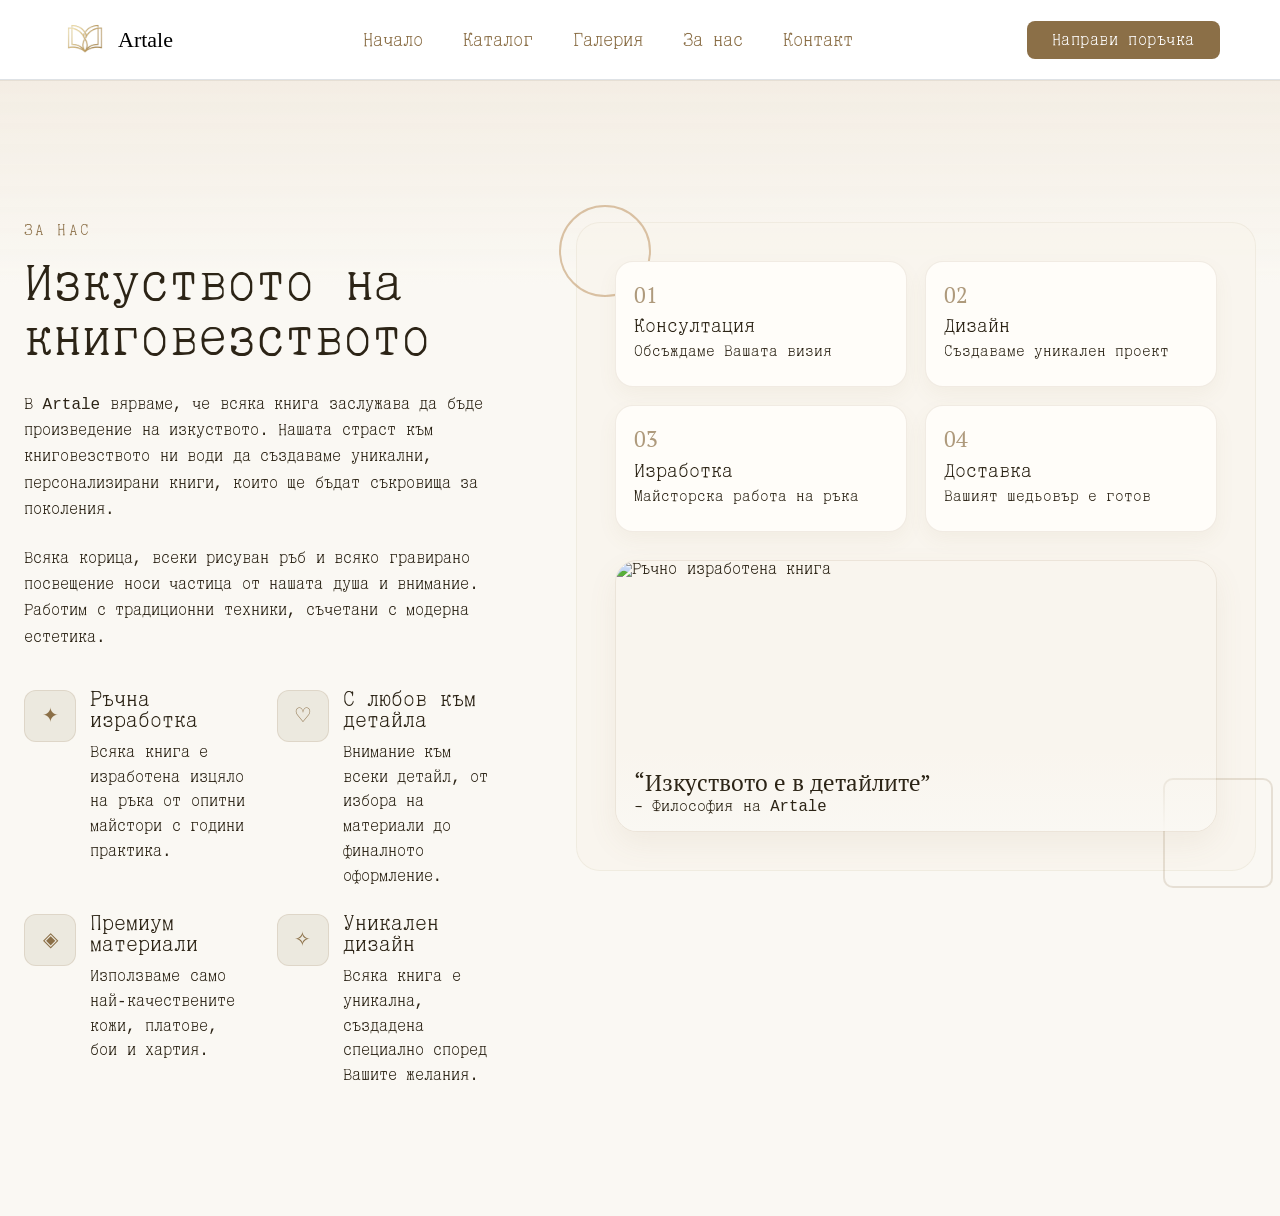
==== src/aboutUs.html @ fdf5a354 "Moved and redesigned content - change purchase section - move about us section to about us page - fi" ====
<!DOCTYPE html>
<html lang="en">

<head>
    <meta charset="UTF-8">
    <meta name="viewport" content="width=device-width, initial-scale=1.0">

    <title>За нас</title>

     <!-- Bootstrap -->
    <link href="https://cdn.jsdelivr.net/npm/bootstrap@5.3.3/dist/css/bootstrap.min.css" rel="stylesheet">

    <link href="../styles/reset.css" rel="stylesheet" />
    <link href="../styles/style.css" rel="stylesheet" />
    <link href="../styles/aboutUs.css" rel="stylesheet" />


</head>

<body>
    <header>
    <nav class="navbar navbar-expand-lg navbar-light bg-white fixed-top border-bottom">
        <div class="container">

        <!-- Лого -->
        <a class="navbar-brand d-flex align-items-center" href="../index.html">
            <img src="./assets/images/Artale.png" alt="logo" width="50" height="50">
            <span class="ms-2" style="font-family: DXDoklad; font-size: 22px;">
            Artale
            </span>
        </a>

        <!-- Бутон за mobile -->
        <button class="navbar-toggler" type="button" data-bs-toggle="collapse" data-bs-target="#navbarNav">
            <span class="navbar-toggler-icon"></span>
        </button>

        <!-- Меню -->
        <div class="collapse navbar-collapse justify-content-center" id="navbarNav">
            <ul class="navbar-nav">

            <li class="nav-item">
                <a class="nav-link" href="../index.html">Начало</a>
            </li>

            <li class="nav-item">
                <a class="nav-link" href="./catalog.html">Каталог</a>
            </li>

            <li class="nav-item">
                <a class="nav-link" href="./commissions.html">Галерия</a>
            </li>

            <li class="nav-item">
                <a class="nav-link" href="aboutUs.html">За нас</a>
            </li>

            <li class="nav-item">
                <a class="nav-link" href="./contacts.html">Контакт</a>
            </li>

            </ul>
        </div>

        <!-- Бутон вдясно -->
        <a href="./commissions.html" class="purchase-btn">
            Направи поръчка
        </a>

        </div>
    </nav>
    </header>

    <main>

        <section class="about-story-section">
            <div class="page-container about-story-layout">

                <div class="about-story-left">
                    <span class="about-kicker">ЗА НАС</span>

                    <h2>Изкуството на книговезството</h2>

                    <p class="about-intro">
                        В Artale вярваме, че всяка книга заслужава да бъде произведение на изкуството.
                        Нашата страст към книговезството ни води да създаваме уникални,
                        персонализирани книги, които ще бъдат съкровища за поколения.
                    </p>

                    <p class="about-text">
                        Всяка корица, всеки рисуван ръб и всяко гравирано посвещение носи частица
                        от нашата душа и внимание. Работим с традиционни техники, съчетани
                        с модерна естетика.
                    </p>

                    <div class="about-features-grid">
                        <div class="about-feature-item">
                            <div class="about-feature-icon">✦</div>
                            <div>
                                <h3>Ръчна изработка</h3>
                                <p>Всяка книга е изработена изцяло на ръка от опитни майстори с години практика.</p>
                            </div>
                        </div>

                        <div class="about-feature-item">
                            <div class="about-feature-icon">♡</div>
                            <div>
                                <h3>С любов към детайла</h3>
                                <p>Внимание към всеки детайл, от избора на материали до финалното оформление.</p>
                            </div>
                        </div>

                        <div class="about-feature-item">
                            <div class="about-feature-icon">◈</div>
                            <div>
                                <h3>Премиум материали</h3>
                                <p>Използваме само най-качествените кожи, платове, бои и хартия.</p>
                            </div>
                        </div>

                        <div class="about-feature-item">
                            <div class="about-feature-icon">✧</div>
                            <div>
                                <h3>Уникален дизайн</h3>
                                <p>Всяка книга е уникална, създадена специално според Вашите желания.</p>
                            </div>
                        </div>
                    </div>
                </div>

                <!-- ДЯСНА ЧАСТ -->
                <div class="about-story-right">
                    <div class="about-right-panel">
                        <div class="about-decor-circle"></div>
                        <div class="about-decor-square"></div>

                        <div class="about-steps-grid">
                            <div class="about-step-card">
                                <span class="about-step-number">01</span>
                                <h4>Консултация</h4>
                                <p>Обсъждаме Вашата визия</p>
                            </div>

                            <div class="about-step-card">
                                <span class="about-step-number">02</span>
                                <h4>Дизайн</h4>
                                <p>Създаваме уникален проект</p>
                            </div>

                            <div class="about-step-card">
                                <span class="about-step-number">03</span>
                                <h4>Изработка</h4>
                                <p>Майсторска работа на ръка</p>
                            </div>

                            <div class="about-step-card">
                                <span class="about-step-number">04</span>
                                <h4>Доставка</h4>
                                <p>Вашият шедьовър е готов</p>
                            </div>
                        </div>

                        <div class="about-image-card">
                            <img src="src/assets/images/Edge-Heropng" alt="Ръчно изработена книга">

                            <div class="about-image-overlay">
                                <p>“Изкуството е в детайлите”</p>
                                <span>– Философия на Artale</span>
                            </div>
                        </div>
                    </div>
                </div>

            </div>
        </section>
    </main>

    <script src="../src/assets/js/script.js"></script>
    <script src="https://cdnjs.cloudflare.com/ajax/libs/jquery/3.2.1/jquery.min.js"></script>
    <script src="https://cdnjs.cloudflare.com/ajax/libs/twitter-bootstrap/4.1.3/js/bootstrap.bundle.min.js"></script>
    <script src="https://cdn.jsdelivr.net/npm/bootstrap@5.3.3/dist/js/bootstrap.bundle.min.js"></script>
</body>

</html>
---- styles/style.css ----
@import url('https://fonts.googleapis.com/css2?family=Fira+Sans:ital,wght@0,300;0,400;0,500;0,600;1,400&family=PT+Serif:ital,wght@0,400;0,700;1,400&family=Special+Elite&display=swap');

@font-face {
    font-family: "DXDoklad";
    src: url("../src/assets/fonts/DXDoklad10M/DXDoklad10M-Regular.woff2") format("woff2"),
         url("../src/assets/fonts/DXDoklad10M/DXDoklad10M-Regular.woff") format("woff");
    font-weight: normal;
    font-style: normal;
}

:root {
    --bg: #faf8f3;
    --bg-soft: #f8f5ed;
    --text: #2c2416;
    --brown: #8b6f47;
    --brown-dark: #8b3a2f;
    --sand: #d4b896;
    --border: rgba(139, 111, 71, 0.25);
    --shadow: rgba(139, 111, 71, 0.18);
}

* {
    box-sizing: border-box;
    cursor: url('/feather.png') 24 24, auto;
}

html {
    scroll-behavior: smooth;
}

body {
    margin: 0;
    padding-top: 80px;
    background: var(--bg);
    color: var(--text);
    font-family: "DXDoklad", monospace;
    font-weight: 400;
}

img {
    max-width: 100%;
    display: block;
}

button,
a {
    font-family: inherit;
}

main {
    padding-top: 0;
}

.page-container {
    width: min(100% - 48px, 1440px);
    margin-inline: auto;
}
/* NAVIGATION */

.navbar {
    min-height: 80px;
    background-color: #ffffff;
    border-bottom: 1px solid rgba(139, 111, 71, 0.16);
}

.brand-name {
    font-family: "DXDoklad", monospace;
    font-size: 22px;
    color: var(--text);
}

.navbar-nav .nav-link {
    position: relative;
    margin: 0 12px;
    color: var(--brown);
    font-size: 18px;
    transition: color 0.25s ease, transform 0.25s ease;
}

.navbar-nav .nav-link:hover {
    color: var(--brown-dark);
    transform: translateY(-3px);
}

.navbar-nav .nav-link::after {
    content: "";
    position: absolute;
    left: 8px;
    right: 8px;
    bottom: 4px;
    height: 1px;
    background-color: var(--brown-dark);
    transform: scaleX(0);
    transform-origin: center;
    transition: transform 0.25s ease;
}

.navbar-nav .nav-link:hover::after {
    transform: scaleX(1);
}



.purchase-btn {
    display: inline-block;
    background-color: var(--brown);
    color: #ffffff;
    padding: 10px 24px;
    border-radius: 8px;
    border: 1px solid rgba(139, 111, 71, 0.3);
    font-size: 16px;
    letter-spacing: 0.5px;
    text-decoration: none;
    white-space: nowrap;
    transition: transform 0.25s ease, box-shadow 0.25s ease, background-color 0.25s ease;
}

.purchase-btn:hover {
    color: #ffffff;
    background-color: #755c39;
    transform: translateY(-3px);
    box-shadow: 0 10px 24px var(--shadow);
}

/* HERO */

.first-block {
    min-height: calc(100vh - 80px);
    display: flex;
    align-items: center;
    background-color: var(--bg);
}

.hero-layout {
    display: grid;
    grid-template-columns: minmax(0, 0.9fr) minmax(320px, 520px);
    align-items: center;
    gap: clamp(40px, 7vw, 110px);
}

.hero-text {
    max-width: 560px;
    text-align: left;
}

.first-block h1 {
    max-width: 560px;
    margin: 0;
    color: var(--text);
    font-family: "DXDoklad", monospace;
    font-weight: 400;
    font-size: clamp(2.2rem, 3.8vw, 4.1rem);
    line-height: 1.18;
    letter-spacing: 0.2px;
    text-align: left;
}

.first-block p {
    max-width: 500px;
    margin-top: 28px;
    margin-bottom: 0;
    color: var(--text);
    font-family: "DXDoklad", monospace;
    font-weight: 300;
    font-size: clamp(1rem, 1.05vw, 1.18rem);
    line-height: 1.55;

    text-align: justify;
    text-align-last: left;
}

.hero-buttons {
    display: flex;
    gap: 16px;
    flex-wrap: wrap;
    margin-top: 28px;
    justify-content: flex-start;
}

.first-block .page-container {
    width: min(100% - 120px, 1440px);
}

/* BUTTONS */

button {
    background-color: var(--bg-soft);
    border: 2px solid rgba(139, 111, 71, 0.45);
    border-radius: 8px;
    color: var(--brown);
    text-align: center;
    padding: 14px 32px;
    margin-top: 0;
    font-weight: 400;
    font-size: clamp(1rem, 1.2vw, 1.15rem);
    transition:
        transform 0.25s ease,
        box-shadow 0.25s ease,
        background-color 0.25s ease,
        color 0.25s ease;
}

button:hover {
    transform: translateY(-4px);
    box-shadow: 0 10px 24px rgba(139, 111, 71, 0.22);
}

button:active {
    transform: translateY(-1px);
    box-shadow: 0 4px 10px rgba(139, 111, 71, 0.12);
}

.unique-button {
    background-color: var(--brown);
    color: var(--bg-soft);
    border-color: var(--brown);
}

/* BOOK */

.book-illustration {
    position: relative;
    min-height: 500px;
    display: flex;
    align-items: center;
    justify-content: center;
}

.book {
    position: relative;
    display: flex;
    animation: gentle-float 4s ease-in-out infinite;
    z-index: 2;
}

.book-shadow {
    position: absolute;
    bottom: 105px;
    left: 50%;
    width: 75%;
    height: 24px;
    transform: translateX(-50%);
    background: rgba(44, 36, 22, 0.18);
    border-radius: 50%;
    filter: blur(12px);
}

.book-cover {
    position: relative;
    width: clamp(120px, 12vw, 170px);
    height: clamp(190px, 19vw, 250px);
    background: linear-gradient(135deg, #8b6f47, #755c39);
    border-radius: 10px 2px 2px 10px;
    box-shadow: 0 18px 35px rgba(44, 36, 22, 0.25);
    overflow: hidden;
}

.book-cover::before {
    content: "";
    position: absolute;
    inset: 0;
    opacity: 0.18;
    background-image:
        radial-gradient(circle at 20% 20%, #fff 0 1px, transparent 1px),
        radial-gradient(circle at 80% 60%, #fff 0 1px, transparent 1px);
    background-size: 22px 22px;
}

.cover-border {
    position: absolute;
    inset: 16px;
    border: 1px solid rgba(248, 245, 237, 0.25);
    border-radius: 6px;
}

.cover-inner-border {
    position: absolute;
    inset: 28px;
    border: 1px solid rgba(248, 245, 237, 0.14);
    border-radius: 4px;
}

.cover-decoration {
    position: absolute;
    inset: 0;
    display: flex;
    flex-direction: column;
    align-items: center;
    justify-content: center;
    color: rgba(248, 245, 237, 0.55);
}

.cover-initial {
    width: 66px;
    height: 66px;
    border: 1px solid rgba(248, 245, 237, 0.22);
    border-radius: 50%;
    display: grid;
    place-items: center;
    font-family: "PT Serif", serif;
    font-size: 42px;
    font-style: italic;
}

.ornament {
    font-size: 22px;
    margin-bottom: 14px;
}

.ornament.bottom {
    margin-top: 14px;
    margin-bottom: 0;
}

.book-spine {
    position: relative;
    width: 16px;
    height: clamp(190px, 19vw, 250px);
    background: linear-gradient(90deg, #6f5433, #8b6f47, #6f5433);
    box-shadow: inset 0 0 12px rgba(0, 0, 0, 0.25);
}

.book-spine span {
    position: absolute;
    left: 0;
    right: 0;
    height: 1px;
    background: rgba(248, 245, 237, 0.18);
}

.book-spine span:nth-child(1) {
    top: 32px;
}

.book-spine span:nth-child(2) {
    top: 52px;
}

.book-spine span:nth-child(3) {
    bottom: 34px;
}

.book-pages {
    position: relative;
    width: clamp(120px, 12vw, 170px);
    height: clamp(190px, 19vw, 250px);
    background: #fdf9f3;
    border-radius: 2px 10px 10px 2px;
    box-shadow: 0 18px 35px rgba(44, 36, 22, 0.22);
    overflow: hidden;
}

.book-pages::before {
    content: "";
    position: absolute;
    inset: 0;
    opacity: 0.2;
    background-image:
        linear-gradient(90deg, rgba(44, 36, 22, 0.04) 1px, transparent 1px),
        linear-gradient(rgba(44, 36, 22, 0.04) 1px, transparent 1px);
    background-size: 18px 18px;
}

.painted-edge {
    position: absolute;
    z-index: 3;
    overflow: hidden;
}

.painted-edge.top {
    top: 0;
    left: 0;
    right: 0;
    height: 8px;
    background: linear-gradient(90deg, #8b6f47, #d4b896, #8b3a2f);
}

.painted-edge.right {
    top: 0;
    right: 0;
    bottom: 0;
    width: 8px;
    background: linear-gradient(180deg, #8b6f47, #d4b896, #8b3a2f);
}

.painted-edge.bottom {
    bottom: 0;
    left: 0;
    right: 0;
    height: 8px;
    background: linear-gradient(90deg, #d4b896, #8b6f47, #d4b896);
}

.page-content {
    position: absolute;
    inset: 28px 26px;
    z-index: 2;
}

.page-ornament {
    width: 70px;
    height: 12px;
    margin: 0 auto 24px;
    border-top: 1px solid rgba(139, 111, 71, 0.35);
    border-radius: 50%;
}

.text-line {
    height: 6px;
    margin-bottom: 10px;
    background: rgba(44, 36, 22, 0.12);
    border-radius: 999px;
}

.text-line.long {
    width: 100%;
}

.text-line.medium {
    width: 82%;
}

.text-line.short {
    width: 65%;
}

.engraving {
    margin-top: 28px;
    text-align: center;
}

.engraving span {
    display: block;
    font-family: "PT Serif", serif;
    font-size: clamp(2rem, 3vw, 3.2rem);
    font-style: italic;
    color: rgba(139, 111, 71, 0.85);
}

.engraving small {
    display: block;
    margin-top: 4px;
    font-family: "Fira Sans", sans-serif;
    font-size: 0.7rem;
    letter-spacing: 0.12em;
    text-transform: uppercase;
    color: rgba(44, 36, 22, 0.35);
}

.book-labels {
    position: absolute;
    bottom: 32px;
    left: 0;
    right: 0;
    display: flex;
    justify-content: center;
    gap: 10px;
    flex-wrap: wrap;
}

.book-labels span {
    padding: 7px 12px;
    background: rgba(248, 245, 237, 0.8);
    border: 1px solid rgba(139, 111, 71, 0.25);
    border-radius: 999px;
    color: #8b6f47;
    font-size: 0.85rem;
    box-shadow: 0 8px 18px rgba(139, 111, 71, 0.12);
}

.floating-dot {
    position: absolute;
    border-radius: 50%;
    background: rgba(139, 111, 71, 0.45);
    z-index: 1;
}

.dot-1 {
    top: 18%;
    left: 8%;
    width: 9px;
    height: 9px;
    animation: float-slow 8s ease-in-out infinite;
}

.dot-2 {
    top: 28%;
    right: 14%;
    width: 7px;
    height: 7px;
    background: rgba(212, 184, 150, 0.9);
    animation: float-medium 6s ease-in-out infinite;
}

.dot-3 {
    bottom: 34%;
    left: 10%;
    width: 11px;
    height: 11px;
    background: rgba(139, 58, 47, 0.35);
    animation: float-fast 4s ease-in-out infinite;
}

/* COMMISSION REDIRECT SECTION */

.next-section {
    padding: clamp(90px, 12vw, 180px) 24px;
    background-color: var(--sand);
    text-align: center;
}

.next-section h1 {
    max-width: 900px;
    margin: 0 auto;
    padding: 0;
    color: var(--text);
    font-family: "DXDoklad", monospace;
    font-size: clamp(2rem, 4vw, 4rem);
    font-weight: 400;
    line-height: 1.1;
}

.next-section p {
    max-width: 680px;
    margin: 28px auto 0;
    color: var(--text);
    font-family: "Fira Sans", sans-serif;
    font-size: clamp(0.95rem, 1.2vw, 1.1rem);
    line-height: 1.6;
}

.next-section button {
    margin-top: 36px;
}

/* CRAFT SECTION */

.craft-section {
    text-align: center;
    padding: clamp(80px, 10vw, 130px) 0;
    background-color: var(--bg);
}

.craft-section h2 {
    margin-bottom: clamp(40px, 5vw, 60px);
    font-family: "DXDoklad", monospace;
    font-size: clamp(2.2rem, 4vw, 4rem);
    color: var(--brown);
}

.craft-container {
    display: grid;
    grid-template-columns: repeat(3, minmax(0, 1fr));
    gap: 32px;
}

.craft-card {
    background-color: var(--bg-soft);
    border: 1px solid rgba(139, 111, 71, 0.3);
    border-radius: 20px;
    padding: 40px 30px;
    text-align: center;
    transition: transform 0.3s ease, box-shadow 0.3s ease;
}

.craft-card:hover {
    transform: translateY(-10px);
    box-shadow: 0 18px 36px rgba(139, 111, 71, 0.16);
}

.icon-circle {
    width: 76px;
    height: 76px;
    background-color: #e8dfd0;
    border-radius: 50%;
    display: flex;
    align-items: center;
    justify-content: center;
    margin: 0 auto 22px;
}

.icon-circle img {
    width: 40px;
    height: 40px;
    object-fit: contain;
}

.craft-card h3 {
    margin-bottom: 15px;
    font-size: 24px;
    color: var(--brown);
}

.craft-card p {
    margin: 0;
    font-family: "Fira Sans", sans-serif;
    font-size: 16px;
    color: #4b4c4d;
    line-height: 1.6;
}

/* FOOTER */

.footer-basic {
    padding: 44px 0;
    background-color: #ffffff;
    color: #4b4c4d;
}

.footer-basic ul {
    padding: 0;
    list-style: none;
    text-align: center;
    font-size: 18px;
    line-height: 1.6;
    margin-bottom: 0;
}

.footer-basic li {
    padding: 0 10px;
}

.footer-basic ul a {
    color: inherit;
    text-decoration: none;
    opacity: 0.8;
}

.footer-basic ul a:hover {
    opacity: 1;
}

.footer-basic .social {
    text-align: center;
    padding-bottom: 25px;
}

.footer-basic .social > a {
    font-size: 0;
    width: 40px;
    height: 40px;
    line-height: 40px;
    display: inline-block;
    text-align: center;
    border-radius: 50%;
    border: 1px solid #ccc;
    margin: 0 8px;
    color: inherit;
    opacity: 0.75;
    transition: opacity 0.25s ease, transform 0.25s ease;
}

.footer-basic .social > a:hover {
    opacity: 0.9;
    transform: translateY(-3px);
}

.footer-basic .copyright {
    margin-top: 15px;
    margin-bottom: 0;
    text-align: center;
    font-family: "Fira Sans", sans-serif;
    font-size: 13px;
    color: #aaa;
}

/* ANIMATIONS */

@keyframes gentle-float {
    0%, 100% {
        transform: translateY(0) scale(1);
    }

    50% {
        transform: translateY(-6px) scale(1.02);
    }
}

@keyframes float-slow {
    0%, 100% {
        transform: translateY(0) rotate(0deg);
    }

    50% {
        transform: translateY(-16px) rotate(4deg);
    }
}

@keyframes float-medium {
    0%, 100% {
        transform: translateY(0) rotate(0deg);
    }

    50% {
        transform: translateY(-11px) rotate(-4deg);
    }
}

@keyframes float-fast {
    0%, 100% {
        transform: translateY(0) rotate(0deg);
    }

    50% {
        transform: translateY(-9px) rotate(3deg);
    }
}

/* NEW SECTION STORY */
.about-story-section {
  position: relative;
    padding: clamp(100px, 11vw, 150px) 0 clamp(80px, 10vw, 130px);
    background: linear-gradient(
        180deg,
        rgba(212, 184, 150, 0.16) 0%,
        var(--bg) 18%,
        var(--bg) 100%
    );
    border-top: 1px solid rgba(139, 111, 71, 0.18);
}

.about-story-layout {
    display: grid;
    grid-template-columns: minmax(0, 1fr) minmax(420px, 680px);
    gap: clamp(40px, 6vw, 90px);
    align-items: start;
}

.about-story-left {
    max-width: 640px;
}

.about-kicker {
    display: inline-block;
    margin-bottom: 18px;
    font-size: 0.95rem;
    letter-spacing: 0.14em;
    color: var(--brown);
}

.about-story-left h2 {
    margin: 0 0 24px 0;
    font-family: "DXDoklad", monospace;
    font-size: clamp(2.2rem, 4vw, 4.4rem);
    line-height: 1.08;
    font-weight: 400;
    color: var(--text);
}

.about-intro,
.about-text {
    margin: 0;
    max-width: 590px;
    font-size: clamp(1rem, 1.05vw, 1.18rem);
    line-height: 1.65;
    color: var(--text);
}

.about-intro {
    margin-bottom: 22px;
}

.about-features-grid {
    display: grid;
    grid-template-columns: repeat(2, minmax(0, 1fr));
    gap: 26px 30px;
    margin-top: 40px;
}

.about-feature-item {
    display: grid;
    grid-template-columns: 52px 1fr;
    gap: 14px;
    align-items: start;
}

.about-feature-icon {
    width: 52px;
    height: 52px;
    border-radius: 12px;
    background: #ece9df;
    border: 1px solid rgba(139, 111, 71, 0.15);
    display: flex;
    align-items: center;
    justify-content: center;
    color: var(--brown);
    font-size: 1.25rem;
    line-height: 1;
    flex-shrink: 0;
}

.about-feature-item h3 {
    margin: 0 0 8px 0;
    font-size: 1.3rem;
    font-family: "DXDoklad", monospace;
    font-weight: 400;
    color: var(--text);
}

.about-feature-item p {
    margin: 0;
    font-size: 1rem;
    line-height: 1.55;
    color: var(--text);
}

/* RIGHT SIDE */

.about-story-right {
    position: relative;
}

.about-right-panel {
    position: relative;
    background: rgba(248, 245, 237, 0.75);
    border-radius: 24px;
    padding: 38px;
    border: 1px solid rgba(139, 111, 71, 0.08);
    min-height: 100%;
}

.about-decor-circle {
    position: absolute;
    top: -18px;
    left: -18px;
    width: 92px;
    height: 92px;
    border-radius: 50%;
    border: 2px solid rgba(212, 184, 150, 0.85);
    z-index: 0;
}

.about-decor-square {
    position: absolute;
    right: -18px;
    bottom: -18px;
    width: 110px;
    height: 110px;
    border-radius: 10px;
    border: 2px solid rgba(139, 111, 71, 0.18);
    z-index: 0;
}

.about-steps-grid {
    position: relative;
    z-index: 1;
    display: grid;
    grid-template-columns: repeat(2, minmax(0, 1fr));
    gap: 18px;
    margin-bottom: 28px;
}

.about-step-card {
    background: #fffdf9;
    border: 1px solid rgba(139, 111, 71, 0.12);
    border-radius: 18px;
    padding: 22px 18px;
    box-shadow: 0 8px 20px rgba(139, 111, 71, 0.06);
}

.about-step-number {
    display: inline-block;
    margin-bottom: 10px;
    font-family: "PT Serif", serif;
    font-size: 1.4rem;
    color: rgba(139, 111, 71, 0.7);
}

.about-step-card h4 {
    margin: 0 0 6px 0;
    font-family: "DXDoklad", monospace;
    font-weight: 400;
    font-size: 1.2rem;
    color: var(--text);
}

.about-step-card p {
    margin: 0;
    font-size: 0.95rem;
    line-height: 1.5;
    color: var(--text);
}

.about-image-card {
    position: relative;
    z-index: 1;
    overflow: hidden;
    border-radius: 22px;
    min-height: 270px;
    border: 1px solid rgba(139, 111, 71, 0.12);
    box-shadow: 0 12px 30px rgba(139, 111, 71, 0.08);
}

.about-image-card img {
    width: 100%;
    height: 100%;
    min-height: 270px;
    object-fit: cover;
    display: block;
}

.about-image-overlay {
    position: absolute;
    left: 0;
    right: 0;
    bottom: 0;
    padding: 22px 18px 16px;
    background: linear-gradient(to top, rgba(250, 248, 243, 0.96), rgba(250, 248, 243, 0));
}

.about-image-overlay p {
    margin: 0 0 4px 0;
    font-family: "PT Serif", serif;
    font-size: 1.45rem;
    color: var(--text);
}

.about-image-overlay span {
    font-size: 0.98rem;
    color: var(--text);
}

.order-section {
    position: relative;
    overflow: hidden;
    padding: 110px 24px;
    margin: 0;
    background: linear-gradient(135deg, #8b6f47 0%, #755c39 100%);
    text-align: center;
}

.order-section::before {
    content: "";
    position: absolute;
    inset: 0;
    opacity: 0.18;
    background-image:
        radial-gradient(circle, rgba(248, 245, 237, 0.32) 2px, transparent 2px),
        radial-gradient(circle, rgba(248, 245, 237, 0.18) 1px, transparent 1px);
    background-size: 38px 38px, 18px 18px;
    background-position: 0 0, 10px 10px;
    pointer-events: none;
}

.order-content {
    position: relative;
    z-index: 1;
    max-width: 850px;
    margin: 0 auto;
}

.order-content h2 {
    margin: 0;
    font-family: "PT Serif", serif;
    font-size: clamp(2.3rem, 4vw, 4.2rem);
    font-weight: 400;
    line-height: 1.15;
    color: #f8f5ed;
}

.order-content p {
    max-width: 700px;
    margin: 24px auto 0;
    font-family: "Fira Sans", sans-serif;
    font-size: clamp(1rem, 1.2vw, 1.2rem);
    line-height: 1.7;
    color: rgba(248, 245, 237, 0.92);
}

.order-btn {
    display: inline-flex;
    align-items: center;
    gap: 10px;
    margin-top: 34px;
    padding: 14px 28px;
    background: #f8f5ed;
    color: #755c39;
    text-decoration: none;
    border-radius: 12px;
    border: 1px solid rgba(255, 255, 255, 0.25);
    font-family: "DXDoklad", monospace;
    font-size: 1.05rem;
    transition: transform 0.25s ease, box-shadow 0.25s ease, background-color 0.25s ease;
}

.order-btn:hover {
    transform: translateY(-3px);
    box-shadow: 0 12px 24px rgba(44, 36, 22, 0.18);
    background: #fffdf9;
    color: #5f472c;
}

.order-btn span {
    font-size: 1.2rem;
    line-height: 1;
}

.navbar .container {
    width: min(100% - 120px, 1440px);
    max-width: none;
    padding-left: 0;
    padding-right: 0;
}

@media (max-width: 992px) {
    .navbar .container {
        width: min(100% - 48px, 1180px);
    }
}

@media (max-width: 480px) {
    .navbar .container {
        width: min(100% - 24px, 1180px);
    }
}

@media (max-width: 768px) {
    .about-story-section {
        padding: 80px 0;
    }

    .about-story-left h2 {
        font-size: clamp(2rem, 8vw, 3.2rem);
    }

    .about-features-grid {
        grid-template-columns: 1fr;
    }

    .about-steps-grid {
        grid-template-columns: 1fr;
    }

    .about-right-panel {
        padding: 24px;
    }

    .about-decor-circle,
    .about-decor-square {
        display: none;
    }
}

@media (max-width: 480px) {
    .about-feature-item {
        grid-template-columns: 46px 1fr;
    }

    .about-feature-icon {
        width: 46px;
        height: 46px;
        font-size: 1rem;
    }

    .about-image-overlay p {
        font-size: 1.15rem;
    }
}

/* RESPONSIVE */

@media (max-width: 992px) {
    body {
        padding-top: 76px;
    }

    .navbar {
        min-height: 76px;
    }

    .navbar-collapse {
        text-align: center;
        padding-block: 16px;
    }

    .navbar-nav .nav-link {
        margin: 6px 0;
    }

    .purchase-btn {
        display: block;
        width: fit-content;
        margin: 12px auto 0;
    }

    .hero-layout {
        grid-template-columns: 1fr;
        text-align: center;
        gap: 32px;
    }

    .hero-text {
        max-width: 680px;
        margin-inline: auto;
    }

    .first-block h1,
    .first-block p {
        margin-inline: auto;
    }

    .hero-buttons {
        justify-content: center;
    }

    .book-illustration {
        min-height: 420px;
    }

    .craft-container {
        grid-template-columns: repeat(2, minmax(0, 1fr));
    }
}

@media (max-width: 768px) {
    .first-block {
        min-height: auto;
        padding-block: 90px;
        text-align: center;
    }

    .hero-text {
        max-width: 100%;
    }

    .first-block h1 {
        max-width: 100%;
        font-size: clamp(2rem, 9vw, 3.2rem);
        line-height: 1.16;
    }

    .first-block p {
        max-width: 100%;
        font-size: 1rem;
        line-height: 1.5;
    }

    .hero-buttons {
        margin-top: 24px;
        justify-content: center;
    }

    .craft-container {
        grid-template-columns: 1fr;
        gap: 24px;
    }

    .craft-card {
        max-width: 460px;
        margin-inline: auto;
    }
}

@media (max-width: 576px) {
    .book-illustration {
        min-height: 360px;
        transform: scale(0.9);
    }

    .book-labels {
        bottom: 12px;
    }

    .book-labels span {
        font-size: 0.75rem;
        padding: 6px 10px;
    }
}

@media (max-width: 480px) {
    .page-container {
        width: min(100% - 24px, 1180px);
    }

    .brand-name {
        font-size: 20px;
    }

    .hero-buttons {
        flex-direction: column;
    }

    .hero-buttons button {
        width: 100%;
    }

    .first-block {
        padding-block: 70px;
    }

    .next-section {
        padding-block: 80px;
    }

    .footer-basic li {
        display: block;
        padding: 4px 0;
    }
}

@media (max-width: 992px) {
    .first-block .page-container {
        width: min(100% - 48px, 1180px);
    }
}

@media (max-width: 480px) {
    .first-block .page-container {
        width: min(100% - 24px, 1180px);
    }
}
---- styles/aboutUs.css ----
h1 {
    margin-top:  100px;
    justify-content: center;
    display: flex;
    text-align: center;
    /* padding-top: 50px;
    padding-right: 30px;
    padding-bottom: 50px;
    padding-left: 80px;  */
    color: rgba(139, 111, 71, 0.784)   ;
}

.avatar-img {
    justify-content: center;
    display: flex;
    text-align: center;
    margin: auto;
    transition: transform 0.3s ease;
}

.аvatar-img:hover {
      transform: scale(1.15);
}

.fade {
  opacity: 0;
  transform: translateY(20px);
  transition: 0.5s;
}

.fade.show {
  opacity: 1;
  transform: translateY(0);
}
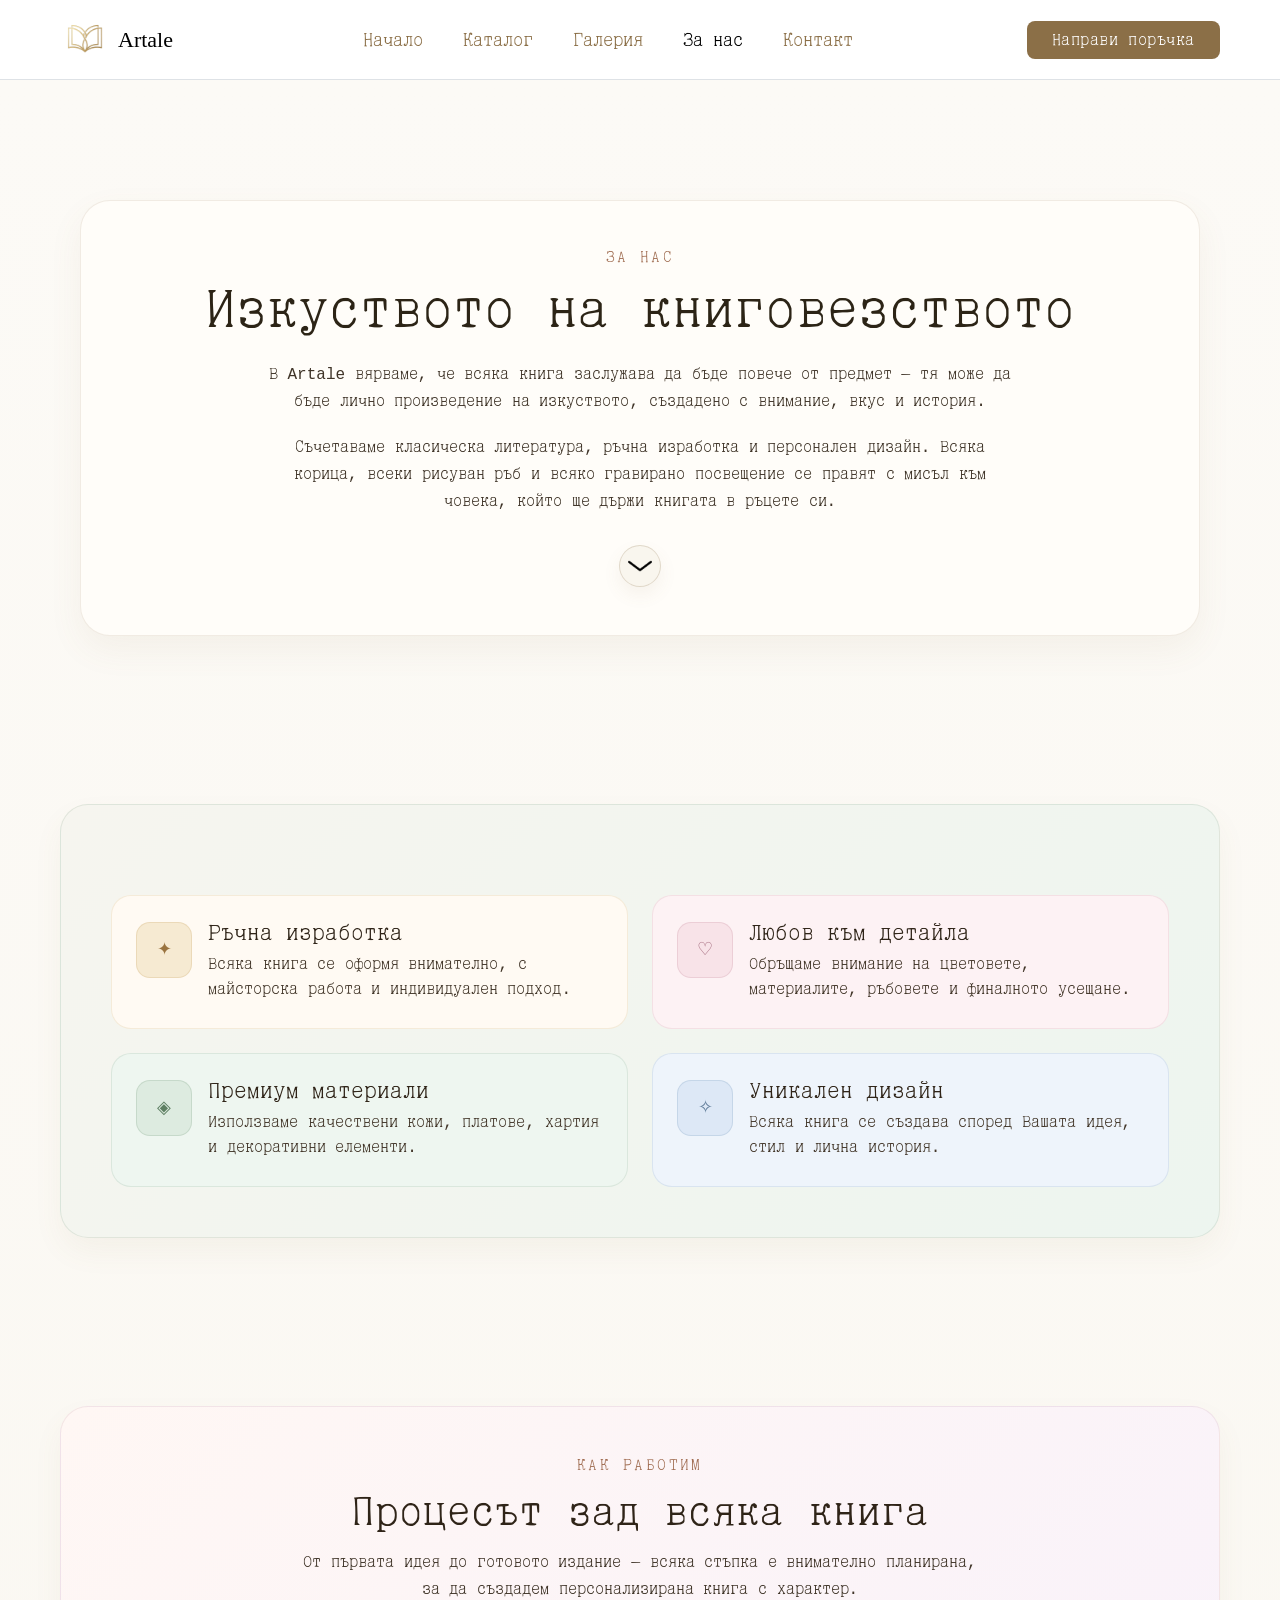
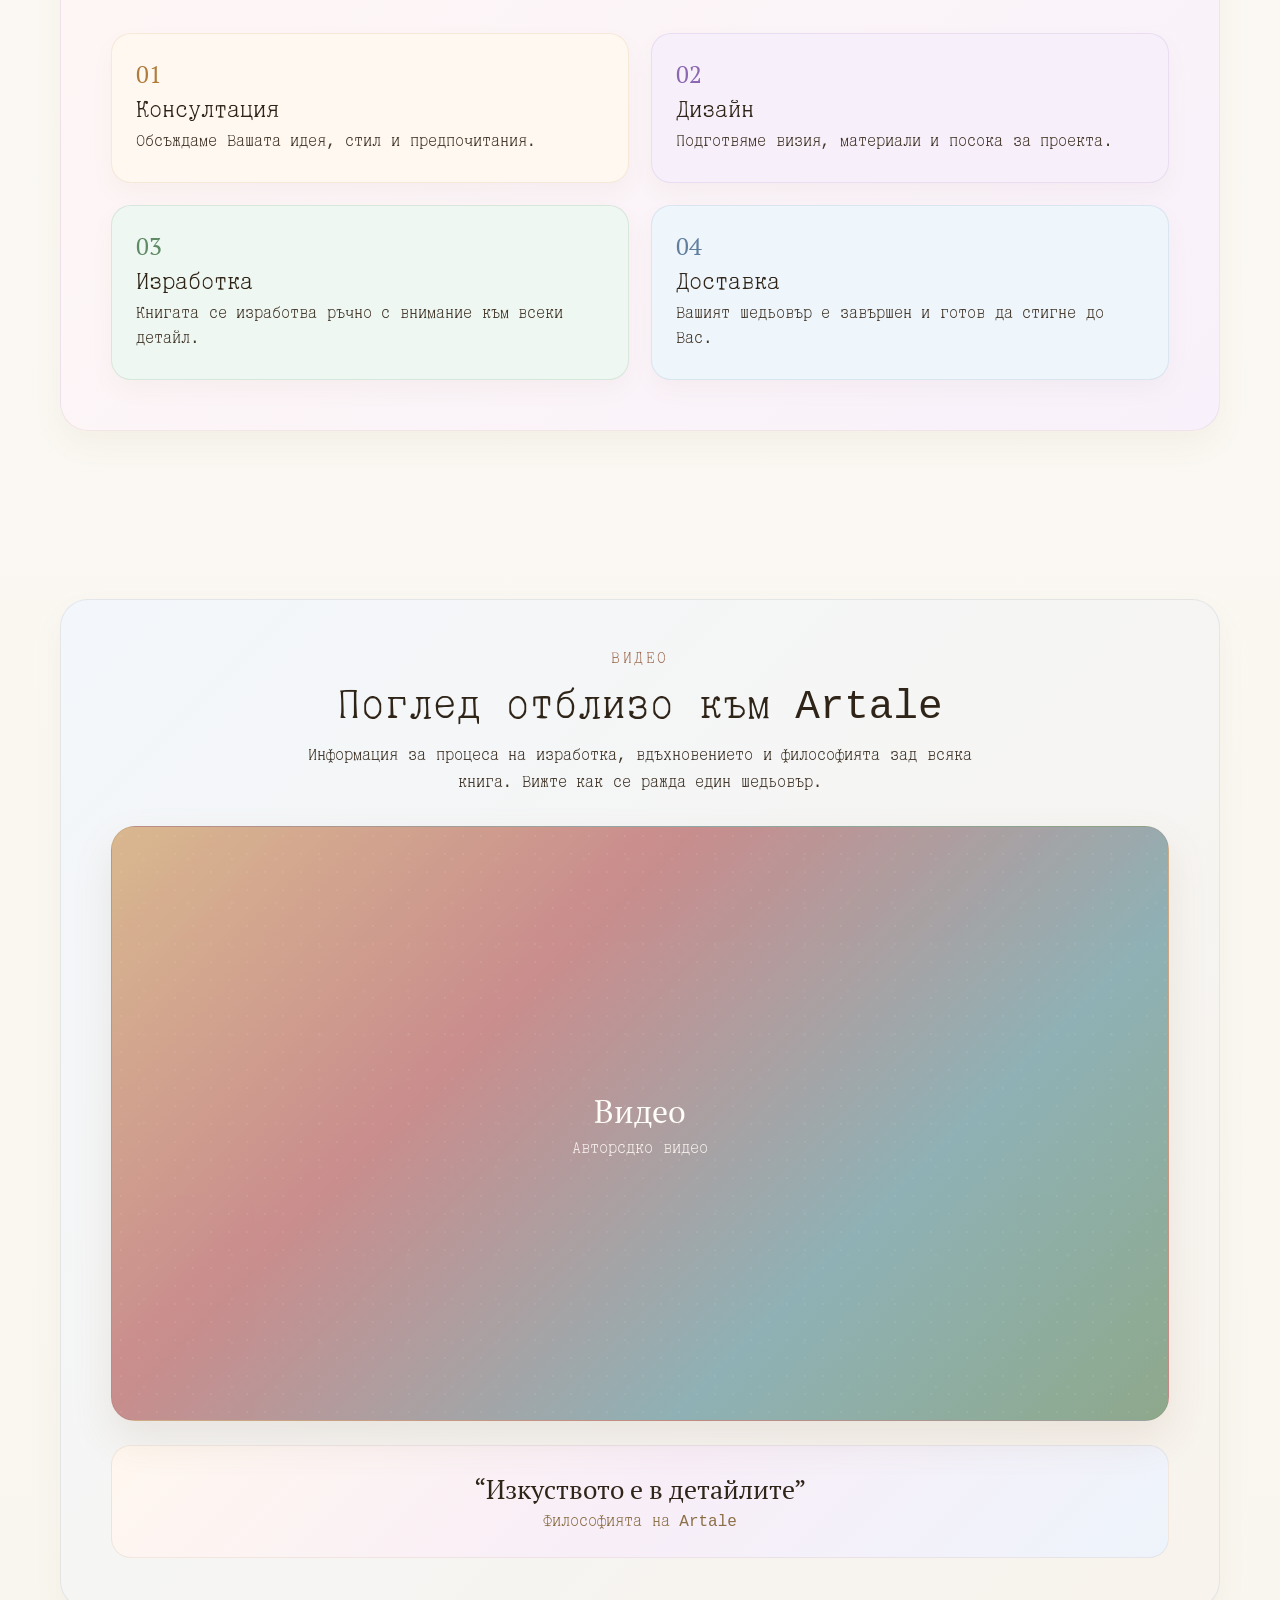
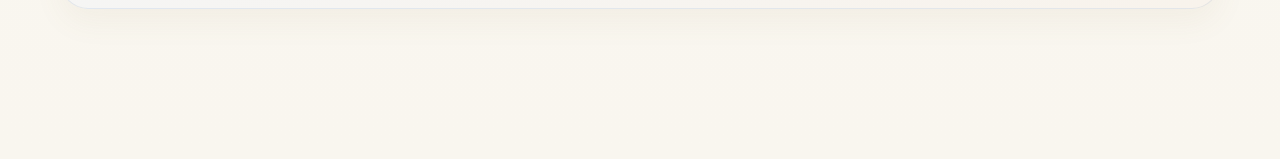
==== commit f9e72e9a: "[Design] New style to the pages - new sections in contacts and about us pages - adapted script.js to" ====
--- a/src/aboutUs.html
+++ b/src/aboutUs.html
@@ -1,183 +1,218 @@
 <!DOCTYPE html>
-<html lang="en">
+<html lang="bg">
 
 <head>
     <meta charset="UTF-8">
     <meta name="viewport" content="width=device-width, initial-scale=1.0">
-
-    <title>За нас</title>
-
-     <!-- Bootstrap -->
+    <title>За нас | Artale</title>
+
+    <!-- Bootstrap -->
     <link href="https://cdn.jsdelivr.net/npm/bootstrap@5.3.3/dist/css/bootstrap.min.css" rel="stylesheet">
 
-    <link href="../styles/reset.css" rel="stylesheet" />
-    <link href="../styles/style.css" rel="stylesheet" />
-    <link href="../styles/aboutUs.css" rel="stylesheet" />
-
-
+    <!-- Styles -->
+    <link href="../styles/reset.css" rel="stylesheet">
+    <link href="../styles/style.css" rel="stylesheet">
+    <link href="../styles/aboutUs.css" rel="stylesheet">
 </head>
 
 <body>
     <header>
-    <nav class="navbar navbar-expand-lg navbar-light bg-white fixed-top border-bottom">
-        <div class="container">
-
-        <!-- Лого -->
-        <a class="navbar-brand d-flex align-items-center" href="../index.html">
-            <img src="./assets/images/Artale.png" alt="logo" width="50" height="50">
-            <span class="ms-2" style="font-family: DXDoklad; font-size: 22px;">
-            Artale
-            </span>
-        </a>
-
-        <!-- Бутон за mobile -->
-        <button class="navbar-toggler" type="button" data-bs-toggle="collapse" data-bs-target="#navbarNav">
-            <span class="navbar-toggler-icon"></span>
-        </button>
-
-        <!-- Меню -->
-        <div class="collapse navbar-collapse justify-content-center" id="navbarNav">
-            <ul class="navbar-nav">
-
-            <li class="nav-item">
-                <a class="nav-link" href="../index.html">Начало</a>
-            </li>
-
-            <li class="nav-item">
-                <a class="nav-link" href="./catalog.html">Каталог</a>
-            </li>
-
-            <li class="nav-item">
-                <a class="nav-link" href="./commissions.html">Галерия</a>
-            </li>
-
-            <li class="nav-item">
-                <a class="nav-link" href="aboutUs.html">За нас</a>
-            </li>
-
-            <li class="nav-item">
-                <a class="nav-link" href="./contacts.html">Контакт</a>
-            </li>
-
-            </ul>
-        </div>
-
-        <!-- Бутон вдясно -->
-        <a href="./commissions.html" class="purchase-btn">
-            Направи поръчка
-        </a>
-
-        </div>
-    </nav>
+        <nav class="navbar navbar-expand-lg navbar-light bg-white fixed-top border-bottom">
+            <div class="container">
+                <a class="navbar-brand d-flex align-items-center" href="../index.html">
+                    <img src="./assets/images/Artale.png" alt="logo" width="50" height="50">
+                    <span class="ms-2" style="font-family: DXDoklad; font-size: 22px;">
+                        Artale
+                    </span>
+                </a>
+
+                <button class="navbar-toggler" type="button" data-bs-toggle="collapse" data-bs-target="#navbarNav"
+                    aria-controls="navbarNav" aria-expanded="false" aria-label="Toggle navigation">
+                    <span class="navbar-toggler-icon"></span>
+                </button>
+
+                <div class="collapse navbar-collapse justify-content-center" id="navbarNav">
+                    <ul class="navbar-nav">
+                        <li class="nav-item">
+                            <a class="nav-link" href="../index.html">Начало</a>
+                        </li>
+
+                        <li class="nav-item">
+                            <a class="nav-link" href="./catalog.html">Каталог</a>
+                        </li>
+
+                        <li class="nav-item">
+                            <a class="nav-link" href="./commissions.html">Галерия</a>
+                        </li>
+
+                        <li class="nav-item">
+                            <a class="nav-link active" href="./aboutUs.html">За нас</a>
+                        </li>
+
+                        <li class="nav-item">
+                            <a class="nav-link" href="./contacts.html">Контакт</a>
+                        </li>
+                    </ul>
+                </div>
+
+                <a href="./commissions.html" class="purchase-btn">
+                    Направи поръчка
+                </a>
+
+            </div>
+        </nav>
     </header>
 
-    <main>
-
-        <section class="about-story-section">
-            <div class="page-container about-story-layout">
-
-                <div class="about-story-left">
-                    <span class="about-kicker">ЗА НАС</span>
-
-                    <h2>Изкуството на книговезството</h2>
-
-                    <p class="about-intro">
-                        В Artale вярваме, че всяка книга заслужава да бъде произведение на изкуството.
-                        Нашата страст към книговезството ни води да създаваме уникални,
-                        персонализирани книги, които ще бъдат съкровища за поколения.
+    <main class="about-page">
+        <section class="about-hero">
+            <div class="page-container">
+                <span class="about-kicker">За нас</span>
+
+                <h1>Изкуството на книговезството</h1>
+
+                <p class="about-lead">
+                    В Artale вярваме, че всяка книга заслужава да бъде повече от предмет —
+                    тя може да бъде лично произведение на изкуството, създадено с внимание,
+                    вкус и история.
+                </p>
+
+                <p class="about-text">
+                    Съчетаваме класическа литература, ръчна изработка и персонален дизайн.
+                    Всяка корица, всеки рисуван ръб и всяко гравирано посвещение се правят
+                    с мисъл към човека, който ще държи книгата в ръцете си.
+                </p>
+
+                 <a href="#about-features" class="section-arrow" aria-label="Към следващата секция">
+                        <img src="./assets/images/arrow-down.png" alt="arrow-down" width="24" height="24">
+                </a>
+            </div>
+        </section>
+
+        <section class="about-features-section" id="about-features">
+            <div class="page-container">
+                <div class="about-features-grid">
+
+                    <article class="about-feature-card">
+                        <div class="feature-icon">✦</div>
+                        <div>
+                            <h3>Ръчна изработка</h3>
+                            <p>Всяка книга се оформя внимателно, с майсторска работа и индивидуален подход.</p>
+                        </div>
+                    </article>
+
+                    <article class="about-feature-card">
+                        <div class="feature-icon">♡</div>
+                        <div>
+                            <h3>Любов към детайла</h3>
+                            <p>Обръщаме внимание на цветовете, материалите, ръбовете и финалното усещане.</p>
+                        </div>
+                    </article>
+
+                    <article class="about-feature-card">
+                        <div class="feature-icon">◈</div>
+                        <div>
+                            <h3>Премиум материали</h3>
+                            <p>Използваме качествени кожи, платове, хартия и декоративни елементи.</p>
+                        </div>
+                    </article>
+
+                    <article class="about-feature-card">
+                        <div class="feature-icon">✧</div>
+                        <div>
+                            <h3>Уникален дизайн</h3>
+                            <p>Всяка книга се създава според Вашата идея, стил и лична история.</p>
+                        </div>
+                    </article>
+
+                </div>
+            </div>
+        </section>
+
+        <section class="about-process-section">
+            <div class="page-container">
+                <div class="section-head">
+                    <span class="section-kicker">Как работим</span>
+                    <h2>Процесът зад всяка книга</h2>
+                    <p>
+                        От първата идея до готовото издание — всяка стъпка е внимателно
+                        планирана, за да създадем персонализирана книга с характер.
                     </p>
-
-                    <p class="about-text">
-                        Всяка корица, всеки рисуван ръб и всяко гравирано посвещение носи частица
-                        от нашата душа и внимание. Работим с традиционни техники, съчетани
-                        с модерна естетика.
+                </div>
+
+                <div class="process-grid">
+                    <article class="process-card">
+                        <span class="process-number">01</span>
+                        <h3>Консултация</h3>
+                        <p>Обсъждаме Вашата идея, стил и предпочитания.</p>
+                    </article>
+
+                    <article class="process-card">
+                        <span class="process-number">02</span>
+                        <h3>Дизайн</h3>
+                        <p>Подготвяме визия, материали и посока за проекта.</p>
+                    </article>
+
+                    <article class="process-card">
+                        <span class="process-number">03</span>
+                        <h3>Изработка</h3>
+                        <p>Книгата се изработва ръчно с внимание към всеки детайл.</p>
+                    </article>
+
+                    <article class="process-card">
+                        <span class="process-number">04</span>
+                        <h3>Доставка</h3>
+                        <p>Вашият шедьовър е завършен и готов да стигне до Вас.</p>
+                    </article>
+                </div>
+            </div>
+        </section>
+
+        <section class="about-video-section">
+            <div class="page-container">
+                <div class="section-head">
+                    <span class="section-kicker">Видео</span>
+                    <h2>Поглед отблизо към Artale</h2>
+                    <p>
+                        Информация за процеса на изработка, вдъхновението и философията зад всяка книга. Вижте как се ражда един шедьовър.
                     </p>
-
-                    <div class="about-features-grid">
-                        <div class="about-feature-item">
-                            <div class="about-feature-icon">✦</div>
-                            <div>
-                                <h3>Ръчна изработка</h3>
-                                <p>Всяка книга е изработена изцяло на ръка от опитни майстори с години практика.</p>
-                            </div>
-                        </div>
-
-                        <div class="about-feature-item">
-                            <div class="about-feature-icon">♡</div>
-                            <div>
-                                <h3>С любов към детайла</h3>
-                                <p>Внимание към всеки детайл, от избора на материали до финалното оформление.</p>
-                            </div>
-                        </div>
-
-                        <div class="about-feature-item">
-                            <div class="about-feature-icon">◈</div>
-                            <div>
-                                <h3>Премиум материали</h3>
-                                <p>Използваме само най-качествените кожи, платове, бои и хартия.</p>
-                            </div>
-                        </div>
-
-                        <div class="about-feature-item">
-                            <div class="about-feature-icon">✧</div>
-                            <div>
-                                <h3>Уникален дизайн</h3>
-                                <p>Всяка книга е уникална, създадена специално според Вашите желания.</p>
-                            </div>
-                        </div>
+                </div>
+
+                <div class="video-shell">
+                    <div class="video-frame">
+                        <div class="video-placeholder">
+                            <span>Видео</span>
+                            <small>Авторсдко видео </small>
+                        </div>
+
+                        <!-- OPTION 2: Local video -->
+                        <!--
+                        <video controls preload="metadata">
+                            <source src="../src/assets/videos/artale-video.mp4" type="video/mp4">
+                            Браузърът Ви не поддържа video tag.
+                        </video>
+                        -->
+
+                        <!-- OPTION 3: YouTube embed -->
+                        <!--
+                        <iframe
+                            src="https://www.youtube.com/embed/VIDEO_ID"
+                            title="Artale video"
+                            frameborder="0"
+                            allow="accelerometer; autoplay; clipboard-write; encrypted-media; gyroscope; picture-in-picture"
+                            allowfullscreen>
+                        </iframe>
+                        -->
                     </div>
                 </div>
 
-                <!-- ДЯСНА ЧАСТ -->
-                <div class="about-story-right">
-                    <div class="about-right-panel">
-                        <div class="about-decor-circle"></div>
-                        <div class="about-decor-square"></div>
-
-                        <div class="about-steps-grid">
-                            <div class="about-step-card">
-                                <span class="about-step-number">01</span>
-                                <h4>Консултация</h4>
-                                <p>Обсъждаме Вашата визия</p>
-                            </div>
-
-                            <div class="about-step-card">
-                                <span class="about-step-number">02</span>
-                                <h4>Дизайн</h4>
-                                <p>Създаваме уникален проект</p>
-                            </div>
-
-                            <div class="about-step-card">
-                                <span class="about-step-number">03</span>
-                                <h4>Изработка</h4>
-                                <p>Майсторска работа на ръка</p>
-                            </div>
-
-                            <div class="about-step-card">
-                                <span class="about-step-number">04</span>
-                                <h4>Доставка</h4>
-                                <p>Вашият шедьовър е готов</p>
-                            </div>
-                        </div>
-
-                        <div class="about-image-card">
-                            <img src="src/assets/images/Edge-Heropng" alt="Ръчно изработена книга">
-
-                            <div class="about-image-overlay">
-                                <p>“Изкуството е в детайлите”</p>
-                                <span>– Философия на Artale</span>
-                            </div>
-                        </div>
-                    </div>
-                </div>
-
+                <div class="about-quote">
+                    <p>“Изкуството е в детайлите”</p>
+                    <span>Философията на Artale</span>
+                </div>
             </div>
         </section>
     </main>
 
-    <script src="../src/assets/js/script.js"></script>
-    <script src="https://cdnjs.cloudflare.com/ajax/libs/jquery/3.2.1/jquery.min.js"></script>
-    <script src="https://cdnjs.cloudflare.com/ajax/libs/twitter-bootstrap/4.1.3/js/bootstrap.bundle.min.js"></script>
     <script src="https://cdn.jsdelivr.net/npm/bootstrap@5.3.3/dist/js/bootstrap.bundle.min.js"></script>
 </body>
 
--- a/styles/style.css
+++ b/styles/style.css
@@ -52,7 +52,7 @@
 }
 
 .page-container {
-    width: min(100% - 48px, 1440px);
+    width: min(100% - 120px, 1440px);
     margin-inline: auto;
 }
 /* NAVIGATION */
@@ -177,9 +177,9 @@
     justify-content: flex-start;
 }
 
-.first-block .page-container {
+/* .first-block .page-container {
     width: min(100% - 120px, 1440px);
-}
+} */
 
 /* BUTTONS */
 
--- a/styles/aboutUs.css
+++ b/styles/aboutUs.css
@@ -1,34 +1,505 @@
-h1 {
-    margin-top:  100px;
+.about-page {
+    background:
+        linear-gradient(180deg, #fcfaf6 0%, #f9f6ef 100%);
+    padding-bottom: 80px;
+}
+
+.about-hero,
+.about-features-section,
+.about-process-section,
+.about-video-section {
+    padding: 70px 0;
+}
+
+.about-features-section,
+.about-process-section,
+.about-video-section {
+    margin-top: 28px;
+}
+
+
+.about-hero {
+    padding-top: 120px;
+}
+
+.about-hero .page-container {
+    max-width: 1120px;
+    text-align: center;
+    background: #fffdf9;
+    border: 1px solid rgba(139, 111, 71, 0.12);
+    border-radius: 30px;
+    padding: 48px 70px;
+    box-shadow: 0 14px 34px rgba(139, 111, 71, 0.07);
+}
+
+.about-kicker,
+.section-kicker {
+    display: inline-block;
+    margin-bottom: 16px;
+    color: #a06d52;
+    font-size: 0.95rem;
+    letter-spacing: 0.16em;
+    text-transform: uppercase;
+}
+
+.about-hero h1 {
+    max-width: 900px;
+    margin: 0 auto 22px;
+    color: var(--text);
+    font-family: "DXDoklad", monospace;
+    font-size: clamp(2.4rem, 4.2vw, 4.4rem);
+    font-weight: 400;
+    line-height: 1.08;
+}
+.about-lead,
+.about-text,
+.section-head p {
+    color: #3f3428;
+    font-size: clamp(1rem, 1.05vw, 1.12rem);
+    line-height: 1.7;
+}
+
+.about-lead,
+.about-text {
+    max-width: 760px;
+    margin-left: auto;
+    margin-right: auto;
+}
+
+.about-lead {
+    margin-bottom: 18px;
+}
+
+/* =========================
+   COMMON INNER SECTION BOX
+========================= */
+
+.about-features-section .page-container,
+.about-process-section .page-container,
+.about-video-section .page-container {
+    border-radius: 28px;
+    padding: 50px;
+    box-shadow: 0 14px 30px rgba(139, 111, 71, 0.06);
+}
+
+/* different color for each block */
+.about-features-section .page-container {
+    background:
+        linear-gradient(135deg, #f6f5ef 0%, #edf5ef 100%);
+    border: 1px solid rgba(128, 157, 130, 0.18);
+}
+
+.about-process-section .page-container {
+    background:
+        linear-gradient(135deg, #fff7f4 0%, #f8f1fb 100%);
+    border: 1px solid rgba(186, 135, 152, 0.16);
+}
+
+.about-video-section .page-container {
+    background:
+        linear-gradient(135deg, #f3f7fb 0%, #f8f3ec 100%);
+    border: 1px solid rgba(124, 152, 181, 0.16);
+}
+
+/* =========================
+   SECTION HEAD
+========================= */
+
+.section-head {
+    max-width: 760px;
+    margin: 0 auto 30px;
+    text-align: center;
+}
+
+.section-head h2 {
+    margin: 0 0 14px;
+    color: #2f2418;
+    font-family: "DXDoklad", monospace;
+    font-size: clamp(2rem, 3.2vw, 3.2rem);
+    font-weight: 400;
+    line-height: 1.12;
+}
+
+.section-head p {
+    margin: 0 auto;
+    max-width: 700px;
+}
+
+/* =========================
+   FEATURES
+========================= */
+
+.about-features-grid {
+    display: grid;
+    grid-template-columns: repeat(2, minmax(0, 1fr));
+    gap: 24px;
+}
+
+.about-feature-card {
+    display: grid;
+    grid-template-columns: 56px 1fr;
+    gap: 16px;
+    align-items: start;
+    padding: 26px 24px;
+    border-radius: 20px;
+    transition:
+        transform 0.25s ease,
+        box-shadow 0.25s ease,
+        border-color 0.25s ease;
+}
+
+.about-feature-card:hover {
+    transform: translateY(-4px);
+    box-shadow: 0 14px 28px rgba(139, 111, 71, 0.10);
+}
+
+/* card colors */
+.about-feature-card:nth-child(1) {
+    background: #fffaf3;
+    border: 1px solid rgba(199, 164, 103, 0.18);
+}
+
+.about-feature-card:nth-child(2) {
+    background: #fdf2f4;
+    border: 1px solid rgba(197, 138, 154, 0.18);
+}
+
+.about-feature-card:nth-child(3) {
+    background: #eef6f0;
+    border: 1px solid rgba(126, 161, 131, 0.18);
+}
+
+.about-feature-card:nth-child(4) {
+    background: #eef4fb;
+    border: 1px solid rgba(123, 153, 187, 0.18);
+}
+
+.feature-icon {
+    width: 56px;
+    height: 56px;
+    display: flex;
+    align-items: center;
     justify-content: center;
+    border-radius: 14px;
+    font-size: 1.1rem;
+}
+
+/* icon color variations */
+.about-feature-card:nth-child(1) .feature-icon {
+    background: #f6ead2;
+    border: 1px solid rgba(199, 164, 103, 0.24);
+    color: #9a7440;
+}
+
+.about-feature-card:nth-child(2) .feature-icon {
+    background: #f8e3e8;
+    border: 1px solid rgba(197, 138, 154, 0.24);
+    color: #a06578;
+}
+
+.about-feature-card:nth-child(3) .feature-icon {
+    background: #ddebe0;
+    border: 1px solid rgba(126, 161, 131, 0.24);
+    color: #5d7f62;
+}
+
+.about-feature-card:nth-child(4) .feature-icon {
+    background: #dde8f6;
+    border: 1px solid rgba(123, 153, 187, 0.24);
+    color: #5f7b99;
+}
+
+.about-feature-card h3 {
+    margin: 0 0 8px;
+    color: #2f2418;
+    font-family: "DXDoklad", monospace;
+    font-size: 1.38rem;
+    font-weight: 400;
+}
+
+.about-feature-card p {
+    margin: 0;
+    color: #43372a;
+    font-size: 1rem;
+    line-height: 1.55;
+}
+
+.process-grid {
+    display: grid;
+    grid-template-columns: repeat(2, minmax(0, 1fr));
+    gap: 22px;
+}
+
+.process-card {
+    padding: 28px 24px;
+    border-radius: 20px;
+    box-shadow: 0 10px 22px rgba(139, 111, 71, 0.05);
+    transition:
+        transform 0.25s ease,
+        box-shadow 0.25s ease,
+        border-color 0.25s ease;
+}
+
+.process-card:hover {
+    transform: translateY(-5px);
+    box-shadow: 0 16px 30px rgba(139, 111, 71, 0.10);
+}
+
+/* process colors */
+.process-card:nth-child(1) {
+    background: #fff8f1;
+    border: 1px solid rgba(205, 166, 108, 0.18);
+}
+
+.process-card:nth-child(2) {
+    background: #f7f0fb;
+    border: 1px solid rgba(165, 136, 196, 0.18);
+}
+
+.process-card:nth-child(3) {
+    background: #eef7f1;
+    border: 1px solid rgba(118, 155, 124, 0.18);
+}
+
+.process-card:nth-child(4) {
+    background: #eef5fb;
+    border: 1px solid rgba(123, 154, 185, 0.18);
+}
+
+.process-number {
+    display: inline-block;
+    margin-bottom: 12px;
+    font-family: "PT Serif", serif;
+    font-size: 1.5rem;
+}
+
+.process-card:nth-child(1) .process-number {
+    color: #b07c3b;
+}
+
+.process-card:nth-child(2) .process-number {
+    color: #8b67b2;
+}
+
+.process-card:nth-child(3) .process-number {
+    color: #5f8a66;
+}
+
+.process-card:nth-child(4) .process-number {
+    color: #5f7f9d;
+}
+
+.process-card h3 {
+    margin: 0 0 8px;
+    color: #2f2418;
+    font-family: "DXDoklad", monospace;
+    font-size: 1.45rem;
+    font-weight: 400;
+}
+
+.process-card p {
+    margin: 0;
+    color: #43372a;
+    font-size: 1rem;
+    line-height: 1.55;
+}
+/* VIDEO */
+
+.video-shell {
+    margin-top: 18px;
+}
+
+.video-frame {
+    position: relative;
+    width: 100%;
+    aspect-ratio: 16 / 9;
+    overflow: hidden;
+    border-radius: 24px;
+    border: 1px solid rgba(139, 111, 71, 0.14);
+    background:
+        linear-gradient(135deg, #d9b88f 0%, #c98d8d 35%, #8fb1b5 70%, #8ea98c 100%);
+    box-shadow: 0 18px 40px rgba(139, 111, 71, 0.12);
+}
+
+.video-frame video,
+.video-frame iframe {
+    width: 100%;
+    height: 100%;
+    display: block;
+    object-fit: cover;
+    border: 0;
+}
+
+.video-placeholder {
+    position: absolute;
+    inset: 0;
     display: flex;
+    flex-direction: column;
+    align-items: center;
+    justify-content: center;
+    gap: 10px;
+    padding: 24px;
     text-align: center;
-    /* padding-top: 50px;
-    padding-right: 30px;
-    padding-bottom: 50px;
-    padding-left: 80px;  */
-    color: rgba(139, 111, 71, 0.784)   ;
-}
-
-.avatar-img {
+}
+
+.video-placeholder::before {
+    content: "";
+    position: absolute;
+    inset: 0;
+    opacity: 0.16;
+    background-image:
+        radial-gradient(circle, rgba(255, 255, 255, 0.45) 1px, transparent 1px),
+        radial-gradient(circle, rgba(255, 255, 255, 0.20) 2px, transparent 2px);
+    background-size: 18px 18px, 44px 44px;
+    background-position: 0 0, 10px 10px;
+}
+
+.video-placeholder span,
+.video-placeholder small {
+    position: relative;
+    z-index: 1;
+}
+
+.video-placeholder span {
+    color: #fffdf8;
+    font-family: "PT Serif", serif;
+    font-size: clamp(1.7rem, 2.5vw, 2.5rem);
+    line-height: 1.2;
+}
+
+.video-placeholder small {
+    color: rgba(255, 250, 245, 0.88);
+    font-size: 1rem;
+}
+
+
+.about-quote {
+    margin-top: 24px;
+    padding: 28px 30px;
+    background:
+        linear-gradient(135deg, #fff7ef 0%, #f8eef8 50%, #eef4fb 100%);
+    border: 1px solid rgba(163, 139, 118, 0.14);
+    border-radius: 20px;
+}
+
+.about-quote p {
+    margin: 0;
+    color: #2f2418;
+    font-family: "PT Serif", serif;
+    font-size: clamp(1.5rem, 2vw, 2rem);
+    line-height: 1.2;
+    text-align: center;
+}
+
+.about-quote span {
+    display: block;
+    margin-top: 8px;
+    color: #8b6f47;
+    font-size: 1rem;
+    text-align: center;
+}
+
+.section-arrow {
+    width: 42px;
+    height: 42px;
+    margin: 30px auto 0;
+    display: flex;
+    align-items: center;
     justify-content: center;
-    display: flex;
-    text-align: center;
-    margin: auto;
-    transition: transform 0.3s ease;
-}
-
-.аvatar-img:hover {
-      transform: scale(1.15);
-}
-
-.fade {
-  opacity: 0;
-  transform: translateY(20px);
-  transition: 0.5s;
-}
-
-.fade.show {
-  opacity: 1;
-  transform: translateY(0);
+
+    border-radius: 50%;
+    border: 1px solid rgba(139, 111, 71, 0.22);
+    background: rgba(248, 245, 237, 0.85);
+
+    color: var(--brown);
+    font-size: 1.35rem;
+    line-height: 1;
+    text-decoration: none;
+
+    box-shadow: 0 8px 18px rgba(139, 111, 71, 0.08);
+    transition:
+        transform 0.25s ease,
+        box-shadow 0.25s ease,
+        background-color 0.25s ease,
+        color 0.25s ease;
+}
+
+.section-arrow:hover {
+    transform: translateY(4px);
+    background: var(--brown);
+    color: var(--bg-soft);
+    box-shadow: 0 12px 24px rgba(139, 111, 71, 0.16);
+}
+
+
+@media (max-width: 992px) {
+    .about-hero .page-container,
+    .about-features-section .page-container,
+    .about-process-section .page-container,
+    .about-video-section .page-container {
+        padding: 42px 32px;
+    }
+}
+
+@media (max-width: 768px) {
+    .about-hero {
+        padding-top: 100px;
+    }
+
+    .about-features-grid,
+    .process-grid {
+        grid-template-columns: 1fr;
+    }
+
+    .about-feature-card {
+        grid-template-columns: 52px 1fr;
+    }
+
+    .feature-icon {
+        width: 52px;
+        height: 52px;
+    }
+
+    .about-hero h1 {
+        font-size: clamp(2.4rem, 10vw, 4rem);
+    }
+}
+
+@media (max-width: 480px) {
+    .about-hero,
+    .about-features-section,
+    .about-process-section,
+    .about-video-section {
+        padding: 40px 0;
+    }
+
+    .about-hero {
+        padding-top: 88px;
+    }
+
+    .about-hero .page-container,
+    .about-features-section .page-container,
+    .about-process-section .page-container,
+    .about-video-section .page-container {
+        padding: 28px 20px;
+        border-radius: 20px;
+    }
+
+    .about-feature-card,
+    .process-card,
+    .about-quote {
+        padding: 22px 18px;
+    }
+
+    .video-frame {
+        border-radius: 18px;
+    }
+
+    .video-placeholder span {
+        font-size: 1.5rem;
+    }
+
+    .video-placeholder small {
+        font-size: 0.92rem;
+    }
 }
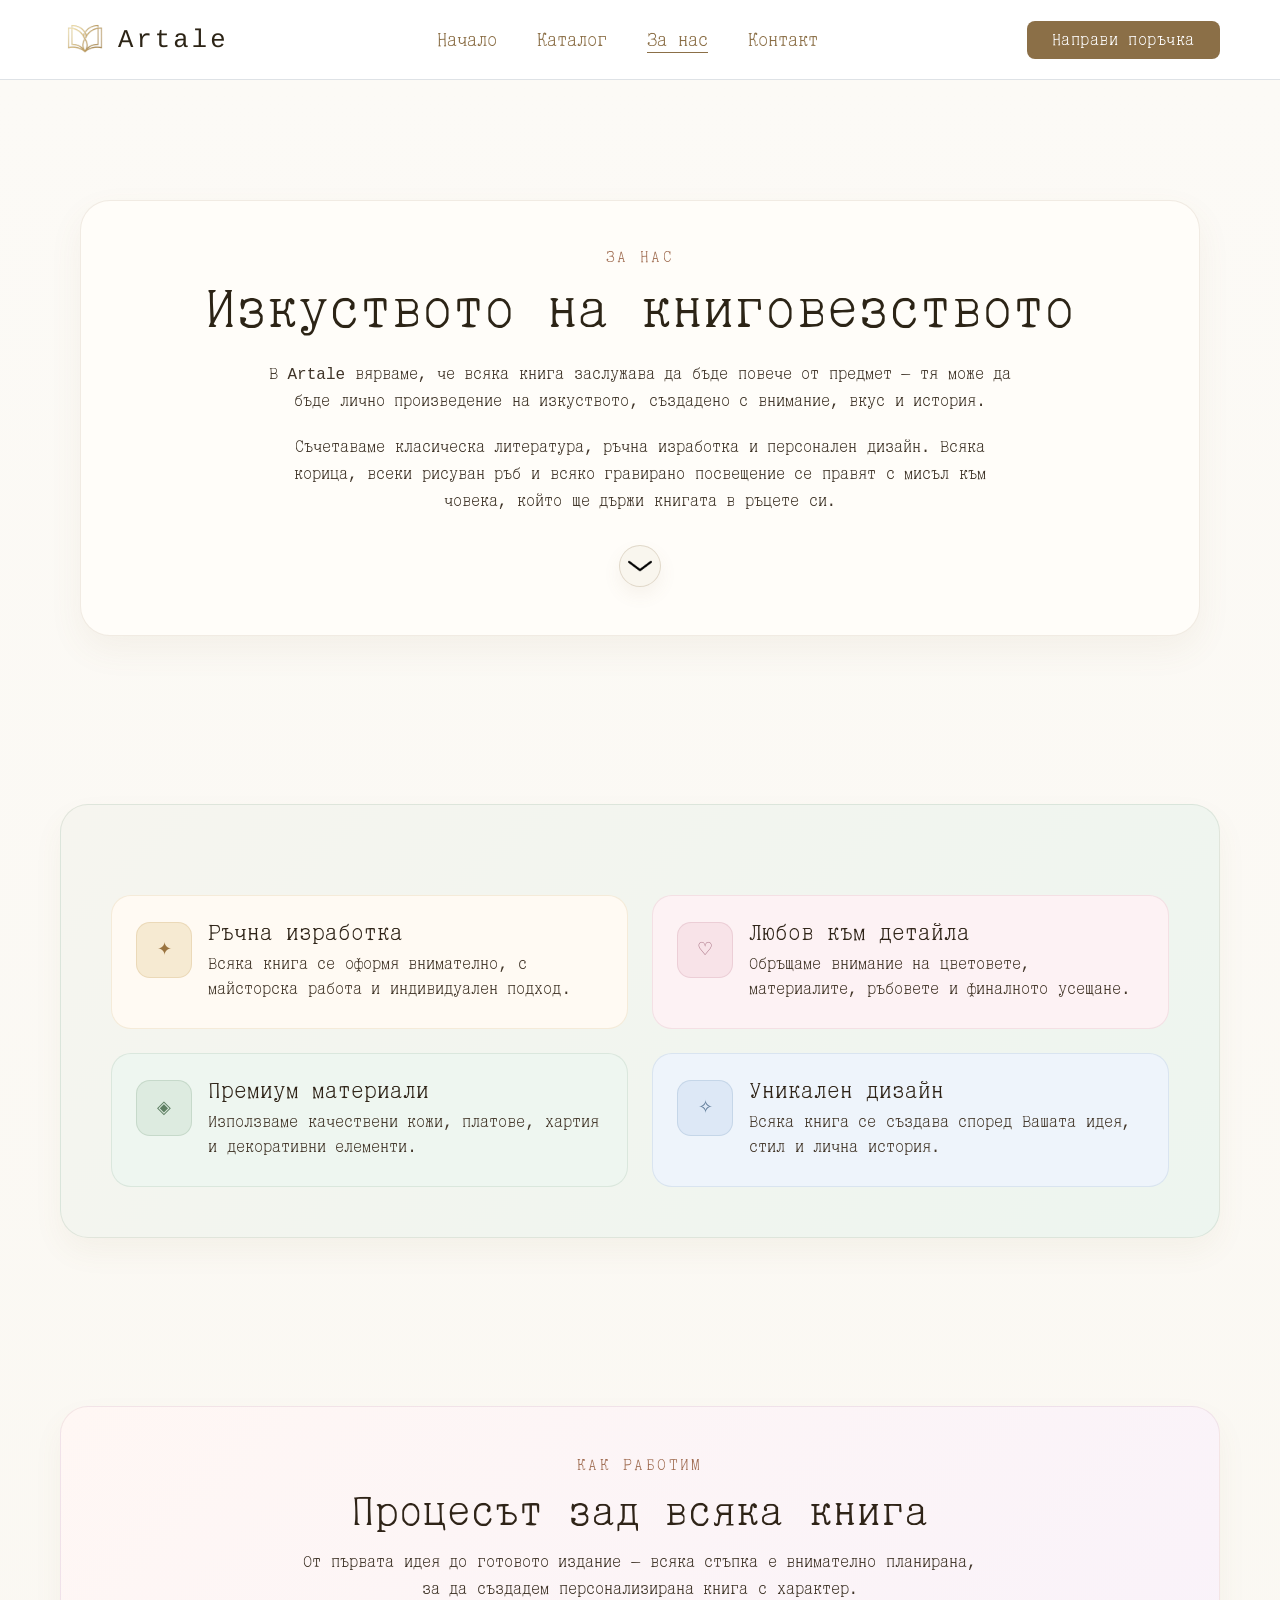
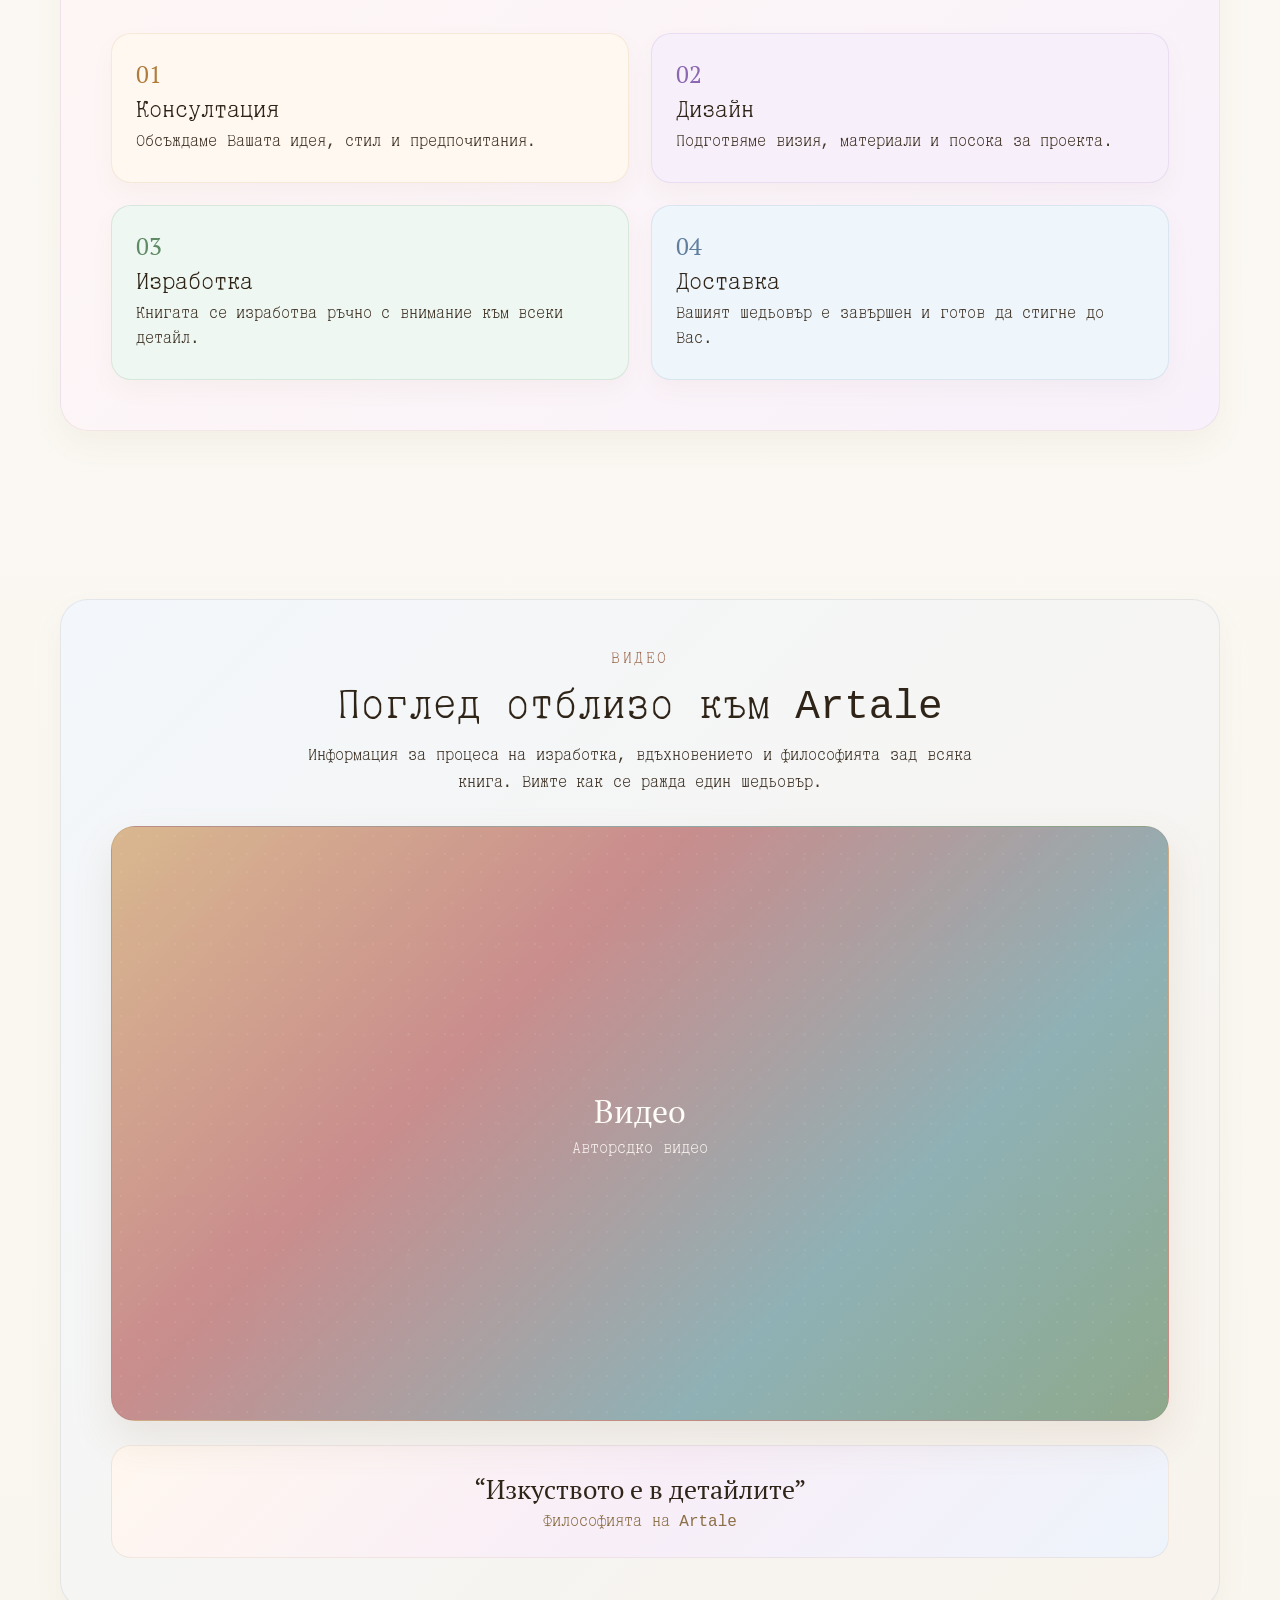
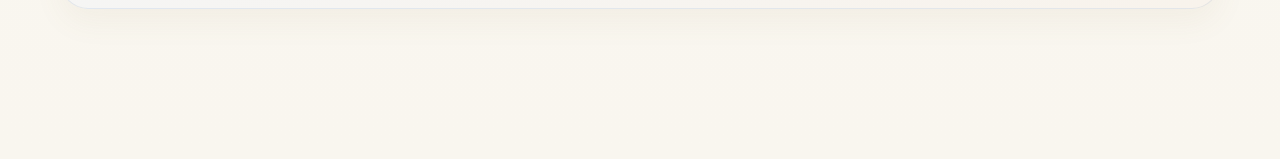
==== commit 34d96b76: "Active page navigation - translation - a super simple fix of the brand name that took me 2 hours" ====
--- a/src/aboutUs.html
+++ b/src/aboutUs.html
@@ -21,9 +21,7 @@
             <div class="container">
                 <a class="navbar-brand d-flex align-items-center" href="../index.html">
                     <img src="./assets/images/Artale.png" alt="logo" width="50" height="50">
-                    <span class="ms-2" style="font-family: DXDoklad; font-size: 22px;">
-                        Artale
-                    </span>
+                    <span class="artale-brand">Artale</span>        
                 </a>
 
                 <button class="navbar-toggler" type="button" data-bs-toggle="collapse" data-bs-target="#navbarNav"
@@ -42,11 +40,7 @@
                         </li>
 
                         <li class="nav-item">
-                            <a class="nav-link" href="./commissions.html">Галерия</a>
-                        </li>
-
-                        <li class="nav-item">
-                            <a class="nav-link active" href="./aboutUs.html">За нас</a>
+                            <a class="nav-link active-page" href="./aboutUs.html">За нас</a>
                         </li>
 
                         <li class="nav-item">
--- a/styles/style.css
+++ b/styles/style.css
@@ -1,13 +1,11 @@
 @import url('https://fonts.googleapis.com/css2?family=Fira+Sans:ital,wght@0,300;0,400;0,500;0,600;1,400&family=PT+Serif:ital,wght@0,400;0,700;1,400&family=Special+Elite&display=swap');
-
 @font-face {
     font-family: "DXDoklad";
     src: url("../src/assets/fonts/DXDoklad10M/DXDoklad10M-Regular.woff2") format("woff2"),
          url("../src/assets/fonts/DXDoklad10M/DXDoklad10M-Regular.woff") format("woff");
-    font-weight: normal;
+    font-weight: 400;
     font-style: normal;
 }
-
 :root {
     --bg: #faf8f3;
     --bg-soft: #f8f5ed;
@@ -55,7 +53,6 @@
     width: min(100% - 120px, 1440px);
     margin-inline: auto;
 }
-/* NAVIGATION */
 
 .navbar {
     min-height: 80px;
@@ -63,10 +60,55 @@
     border-bottom: 1px solid rgba(139, 111, 71, 0.16);
 }
 
-.brand-name {
-    font-family: "DXDoklad", monospace;
-    font-size: 22px;
-    color: var(--text);
+.navbar .container {
+    width: min(100% - 120px, 1440px);
+    max-width: none;
+    padding-left: 0;
+    padding-right: 0;
+}
+
+.navbar .navbar-brand {
+    display: flex !important;
+    align-items: center !important;
+    gap: 8px !important;
+    margin: 0 !important;
+    padding: 0 !important;
+    color: var(--text) !important;
+    text-decoration: none !important;
+    font-family: "DXDoklad", monospace !important;
+}
+
+.navbar .navbar-brand img {
+    width: 50px !important;
+    height: 50px !important;
+    object-fit: contain !important;
+    flex-shrink: 0 !important;
+}
+
+.navbar .navbar-brand .artale-brand {
+    display: inline-block !important;
+    margin: 0 !important;
+    padding: 0 !important;
+
+    color: var(--text) !important;
+    font-family: "DXDoklad", monospace !important;
+    font-size: 1.6rem !important;
+    font-weight: 400 !important;
+    line-height: 1 !important;
+
+    letter-spacing: 0.12em !important;
+
+    -webkit-font-smoothing: antialiased;
+    text-rendering: geometricPrecision;
+    font-synthesis: none;
+}
+
+.navbar .navbar-brand:hover,
+.navbar .navbar-brand:focus,
+.navbar .navbar-brand:hover .artale-brand,
+.navbar .navbar-brand:focus .artale-brand {
+    color: var(--text) !important;
+    text-decoration: none !important;
 }
 
 .navbar-nav .nav-link {
@@ -99,7 +141,16 @@
     transform: scaleX(1);
 }
 
-
+.navbar-nav .nav-link.active-page,
+.navbar-nav .nav-link.active-page:hover,
+.navbar-nav .nav-link.active-page:focus {
+    color: var(--brown) !important;
+}
+
+.navbar-nav .nav-link.active-page::after {
+    transform: scaleX(1);
+    background-color: var(--brown);
+}
 
 .purchase-btn {
     display: inline-block;
@@ -122,8 +173,6 @@
     box-shadow: 0 10px 24px var(--shadow);
 }
 
-/* HERO */
-
 .first-block {
     min-height: calc(100vh - 80px);
     display: flex;
@@ -164,7 +213,6 @@
     font-weight: 300;
     font-size: clamp(1rem, 1.05vw, 1.18rem);
     line-height: 1.55;
-
     text-align: justify;
     text-align-last: left;
 }
@@ -176,12 +224,6 @@
     margin-top: 28px;
     justify-content: flex-start;
 }
-
-/* .first-block .page-container {
-    width: min(100% - 120px, 1440px);
-} */
-
-/* BUTTONS */
 
 button {
     background-color: var(--bg-soft);
@@ -216,8 +258,6 @@
     border-color: var(--brown);
 }
 
-/* BOOK */
-
 .book-illustration {
     position: relative;
     min-height: 500px;
@@ -501,214 +541,8 @@
     animation: float-fast 4s ease-in-out infinite;
 }
 
-/* COMMISSION REDIRECT SECTION */
-
-.next-section {
-    padding: clamp(90px, 12vw, 180px) 24px;
-    background-color: var(--sand);
-    text-align: center;
-}
-
-.next-section h1 {
-    max-width: 900px;
-    margin: 0 auto;
-    padding: 0;
-    color: var(--text);
-    font-family: "DXDoklad", monospace;
-    font-size: clamp(2rem, 4vw, 4rem);
-    font-weight: 400;
-    line-height: 1.1;
-}
-
-.next-section p {
-    max-width: 680px;
-    margin: 28px auto 0;
-    color: var(--text);
-    font-family: "Fira Sans", sans-serif;
-    font-size: clamp(0.95rem, 1.2vw, 1.1rem);
-    line-height: 1.6;
-}
-
-.next-section button {
-    margin-top: 36px;
-}
-
-/* CRAFT SECTION */
-
-.craft-section {
-    text-align: center;
-    padding: clamp(80px, 10vw, 130px) 0;
-    background-color: var(--bg);
-}
-
-.craft-section h2 {
-    margin-bottom: clamp(40px, 5vw, 60px);
-    font-family: "DXDoklad", monospace;
-    font-size: clamp(2.2rem, 4vw, 4rem);
-    color: var(--brown);
-}
-
-.craft-container {
-    display: grid;
-    grid-template-columns: repeat(3, minmax(0, 1fr));
-    gap: 32px;
-}
-
-.craft-card {
-    background-color: var(--bg-soft);
-    border: 1px solid rgba(139, 111, 71, 0.3);
-    border-radius: 20px;
-    padding: 40px 30px;
-    text-align: center;
-    transition: transform 0.3s ease, box-shadow 0.3s ease;
-}
-
-.craft-card:hover {
-    transform: translateY(-10px);
-    box-shadow: 0 18px 36px rgba(139, 111, 71, 0.16);
-}
-
-.icon-circle {
-    width: 76px;
-    height: 76px;
-    background-color: #e8dfd0;
-    border-radius: 50%;
-    display: flex;
-    align-items: center;
-    justify-content: center;
-    margin: 0 auto 22px;
-}
-
-.icon-circle img {
-    width: 40px;
-    height: 40px;
-    object-fit: contain;
-}
-
-.craft-card h3 {
-    margin-bottom: 15px;
-    font-size: 24px;
-    color: var(--brown);
-}
-
-.craft-card p {
-    margin: 0;
-    font-family: "Fira Sans", sans-serif;
-    font-size: 16px;
-    color: #4b4c4d;
-    line-height: 1.6;
-}
-
-/* FOOTER */
-
-.footer-basic {
-    padding: 44px 0;
-    background-color: #ffffff;
-    color: #4b4c4d;
-}
-
-.footer-basic ul {
-    padding: 0;
-    list-style: none;
-    text-align: center;
-    font-size: 18px;
-    line-height: 1.6;
-    margin-bottom: 0;
-}
-
-.footer-basic li {
-    padding: 0 10px;
-}
-
-.footer-basic ul a {
-    color: inherit;
-    text-decoration: none;
-    opacity: 0.8;
-}
-
-.footer-basic ul a:hover {
-    opacity: 1;
-}
-
-.footer-basic .social {
-    text-align: center;
-    padding-bottom: 25px;
-}
-
-.footer-basic .social > a {
-    font-size: 0;
-    width: 40px;
-    height: 40px;
-    line-height: 40px;
-    display: inline-block;
-    text-align: center;
-    border-radius: 50%;
-    border: 1px solid #ccc;
-    margin: 0 8px;
-    color: inherit;
-    opacity: 0.75;
-    transition: opacity 0.25s ease, transform 0.25s ease;
-}
-
-.footer-basic .social > a:hover {
-    opacity: 0.9;
-    transform: translateY(-3px);
-}
-
-.footer-basic .copyright {
-    margin-top: 15px;
-    margin-bottom: 0;
-    text-align: center;
-    font-family: "Fira Sans", sans-serif;
-    font-size: 13px;
-    color: #aaa;
-}
-
-/* ANIMATIONS */
-
-@keyframes gentle-float {
-    0%, 100% {
-        transform: translateY(0) scale(1);
-    }
-
-    50% {
-        transform: translateY(-6px) scale(1.02);
-    }
-}
-
-@keyframes float-slow {
-    0%, 100% {
-        transform: translateY(0) rotate(0deg);
-    }
-
-    50% {
-        transform: translateY(-16px) rotate(4deg);
-    }
-}
-
-@keyframes float-medium {
-    0%, 100% {
-        transform: translateY(0) rotate(0deg);
-    }
-
-    50% {
-        transform: translateY(-11px) rotate(-4deg);
-    }
-}
-
-@keyframes float-fast {
-    0%, 100% {
-        transform: translateY(0) rotate(0deg);
-    }
-
-    50% {
-        transform: translateY(-9px) rotate(3deg);
-    }
-}
-
-/* NEW SECTION STORY */
 .about-story-section {
-  position: relative;
+    position: relative;
     padding: clamp(100px, 11vw, 150px) 0 clamp(80px, 10vw, 130px);
     background: linear-gradient(
         180deg,
@@ -803,8 +637,6 @@
     line-height: 1.55;
     color: var(--text);
 }
-
-/* RIGHT SIDE */
 
 .about-story-right {
     position: relative;
@@ -995,69 +827,172 @@
     line-height: 1;
 }
 
-.navbar .container {
-    width: min(100% - 120px, 1440px);
-    max-width: none;
-    padding-left: 0;
-    padding-right: 0;
-}
-
-@media (max-width: 992px) {
-    .navbar .container {
-        width: min(100% - 48px, 1180px);
-    }
-}
-
-@media (max-width: 480px) {
-    .navbar .container {
-        width: min(100% - 24px, 1180px);
-    }
-}
-
-@media (max-width: 768px) {
-    .about-story-section {
-        padding: 80px 0;
-    }
-
-    .about-story-left h2 {
-        font-size: clamp(2rem, 8vw, 3.2rem);
-    }
-
-    .about-features-grid {
-        grid-template-columns: 1fr;
-    }
-
-    .about-steps-grid {
-        grid-template-columns: 1fr;
-    }
-
-    .about-right-panel {
-        padding: 24px;
-    }
-
-    .about-decor-circle,
-    .about-decor-square {
-        display: none;
-    }
-}
-
-@media (max-width: 480px) {
-    .about-feature-item {
-        grid-template-columns: 46px 1fr;
-    }
-
-    .about-feature-icon {
-        width: 46px;
-        height: 46px;
-        font-size: 1rem;
-    }
-
-    .about-image-overlay p {
-        font-size: 1.15rem;
-    }
-}
-
-/* RESPONSIVE */
+.craft-section {
+    text-align: center;
+    padding: clamp(80px, 10vw, 130px) 0;
+    background-color: var(--bg);
+}
+
+.craft-section h2 {
+    margin-bottom: clamp(40px, 5vw, 60px);
+    font-family: "DXDoklad", monospace;
+    font-size: clamp(2.2rem, 4vw, 4rem);
+    color: var(--brown);
+}
+
+.craft-container {
+    display: grid;
+    grid-template-columns: repeat(3, minmax(0, 1fr));
+    gap: 32px;
+}
+
+.craft-card {
+    background-color: var(--bg-soft);
+    border: 1px solid rgba(139, 111, 71, 0.3);
+    border-radius: 20px;
+    padding: 40px 30px;
+    text-align: center;
+    transition: transform 0.3s ease, box-shadow 0.3s ease;
+}
+
+.craft-card:hover {
+    transform: translateY(-10px);
+    box-shadow: 0 18px 36px rgba(139, 111, 71, 0.16);
+}
+
+.icon-circle {
+    width: 76px;
+    height: 76px;
+    background-color: #e8dfd0;
+    border-radius: 50%;
+    display: flex;
+    align-items: center;
+    justify-content: center;
+    margin: 0 auto 22px;
+}
+
+.icon-circle img {
+    width: 40px;
+    height: 40px;
+    object-fit: contain;
+}
+
+.craft-card h3 {
+    margin-bottom: 15px;
+    font-size: 24px;
+    color: var(--brown);
+}
+
+.craft-card p {
+    margin: 0;
+    font-family: "Fira Sans", sans-serif;
+    font-size: 16px;
+    color: #4b4c4d;
+    line-height: 1.6;
+}
+
+.footer-basic {
+    padding: 44px 0;
+    background-color: #ffffff;
+    color: #4b4c4d;
+}
+
+.footer-basic ul {
+    padding: 0;
+    list-style: none;
+    text-align: center;
+    font-size: 18px;
+    line-height: 1.6;
+    margin-bottom: 0;
+}
+
+.footer-basic li {
+    padding: 0 10px;
+}
+
+.footer-basic ul a {
+    color: inherit;
+    text-decoration: none;
+    opacity: 0.8;
+}
+
+.footer-basic ul a:hover {
+    opacity: 1;
+}
+
+.footer-basic .social {
+    text-align: center;
+    padding-bottom: 25px;
+}
+
+.footer-basic .social > a {
+    font-size: 0;
+    width: 40px;
+    height: 40px;
+    line-height: 40px;
+    display: inline-block;
+    text-align: center;
+    border-radius: 50%;
+    border: 1px solid #ccc;
+    margin: 0 8px;
+    color: inherit;
+    opacity: 0.75;
+    transition: opacity 0.25s ease, transform 0.25s ease;
+}
+
+.footer-basic .social > a:hover {
+    opacity: 0.9;
+    transform: translateY(-3px);
+}
+
+.footer-basic .copyright {
+    margin-top: 15px;
+    margin-bottom: 0;
+    text-align: center;
+    font-family: "Fira Sans", sans-serif;
+    font-size: 13px;
+    color: #aaa;
+}
+
+@keyframes gentle-float {
+    0%, 100% {
+        transform: translateY(0) scale(1);
+    }
+
+    50% {
+        transform: translateY(-6px) scale(1.02);
+    }
+}
+
+@keyframes float-slow {
+    0%, 100% {
+        transform: translateY(0) rotate(0deg);
+    }
+
+    50% {
+        transform: translateY(-16px) rotate(4deg);
+    }
+}
+
+@keyframes float-medium {
+    0%, 100% {
+        transform: translateY(0) rotate(0deg);
+    }
+
+    50% {
+        transform: translateY(-11px) rotate(-4deg);
+    }
+}
+
+@keyframes float-fast {
+    0%, 100% {
+        transform: translateY(0) rotate(0deg);
+    }
+
+    50% {
+        transform: translateY(-9px) rotate(3deg);
+    }
+}
 
 @media (max-width: 992px) {
     body {
@@ -1066,6 +1001,10 @@
 
     .navbar {
         min-height: 76px;
+    }
+
+    .navbar .container {
+        width: min(100% - 48px, 1180px);
     }
 
     .navbar-collapse {
@@ -1083,6 +1022,11 @@
         margin: 12px auto 0;
     }
 
+    .page-container,
+    .first-block .page-container {
+        width: min(100% - 48px, 1180px);
+    }
+
     .hero-layout {
         grid-template-columns: 1fr;
         text-align: center;
@@ -1105,6 +1049,14 @@
 
     .book-illustration {
         min-height: 420px;
+    }
+
+    .about-story-layout {
+        grid-template-columns: 1fr;
+    }
+
+    .about-story-left {
+        max-width: 100%;
     }
 
     .craft-container {
@@ -1133,6 +1085,7 @@
         max-width: 100%;
         font-size: 1rem;
         line-height: 1.5;
+        text-align: left;
     }
 
     .hero-buttons {
@@ -1140,6 +1093,28 @@
         justify-content: center;
     }
 
+    .about-story-section {
+        padding: 80px 0;
+    }
+
+    .about-story-left h2 {
+        font-size: clamp(2rem, 8vw, 3.2rem);
+    }
+
+    .about-features-grid,
+    .about-steps-grid {
+        grid-template-columns: 1fr;
+    }
+
+    .about-right-panel {
+        padding: 24px;
+    }
+
+    .about-decor-circle,
+    .about-decor-square {
+        display: none;
+    }
+
     .craft-container {
         grid-template-columns: 1fr;
         gap: 24px;
@@ -1148,6 +1123,10 @@
     .craft-card {
         max-width: 460px;
         margin-inline: auto;
+    }
+
+    .order-section {
+        padding: 90px 24px;
     }
 }
 
@@ -1168,12 +1147,26 @@
 }
 
 @media (max-width: 480px) {
-    .page-container {
+    body {
+        padding-top: 76px;
+    }
+
+    .navbar .container {
         width: min(100% - 24px, 1180px);
     }
 
-    .brand-name {
-        font-size: 20px;
+    .navbar .navbar-brand img {
+        width: 42px !important;
+        height: 42px !important;
+    }
+
+    .navbar .navbar-brand .artale-brand {
+        font-size: 1.45rem !important;
+    }
+
+    .page-container,
+    .first-block .page-container {
+        width: min(100% - 24px, 1180px);
     }
 
     .hero-buttons {
@@ -1188,8 +1181,18 @@
         padding-block: 70px;
     }
 
-    .next-section {
-        padding-block: 80px;
+    .about-feature-item {
+        grid-template-columns: 46px 1fr;
+    }
+
+    .about-feature-icon {
+        width: 46px;
+        height: 46px;
+        font-size: 1rem;
+    }
+
+    .about-image-overlay p {
+        font-size: 1.15rem;
     }
 
     .footer-basic li {
@@ -1197,15 +1200,16 @@
         padding: 4px 0;
     }
 }
-
-@media (max-width: 992px) {
-    .first-block .page-container {
-        width: min(100% - 48px, 1180px);
-    }
-}
-
-@media (max-width: 480px) {
-    .first-block .page-container {
-        width: min(100% - 24px, 1180px);
-    }
+/* Same brand style on every page */
+header .navbar .navbar-brand .artale-brand {
+    display: inline-block !important;
+    color: var(--text) !important;
+    font-family: "DXDoklad", monospace !important;
+    font-size: 1.6rem !important;
+    font-weight: 400 !important;
+    line-height: 1 !important;
+    letter-spacing: 0.12em !important;
+    -webkit-font-smoothing: antialiased;
+    text-rendering: geometricPrecision;
+    font-synthesis: none;
 }
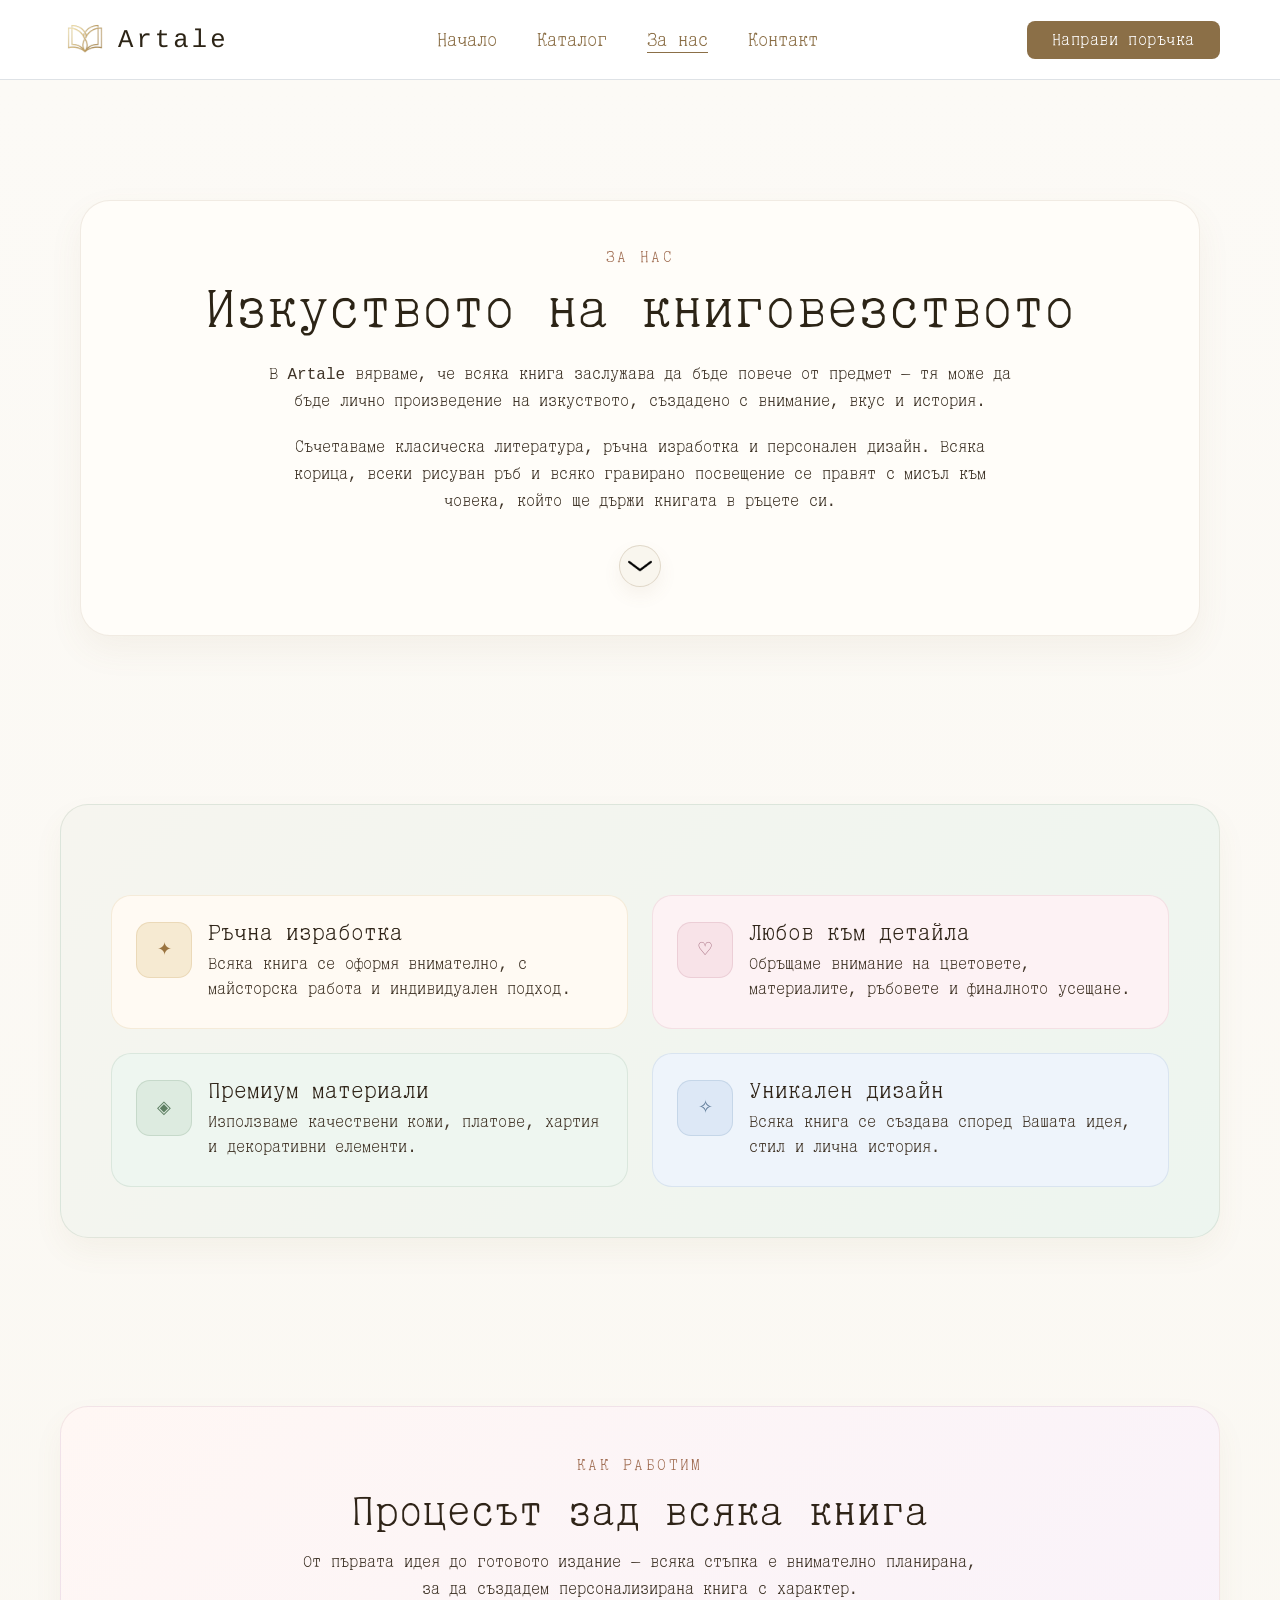
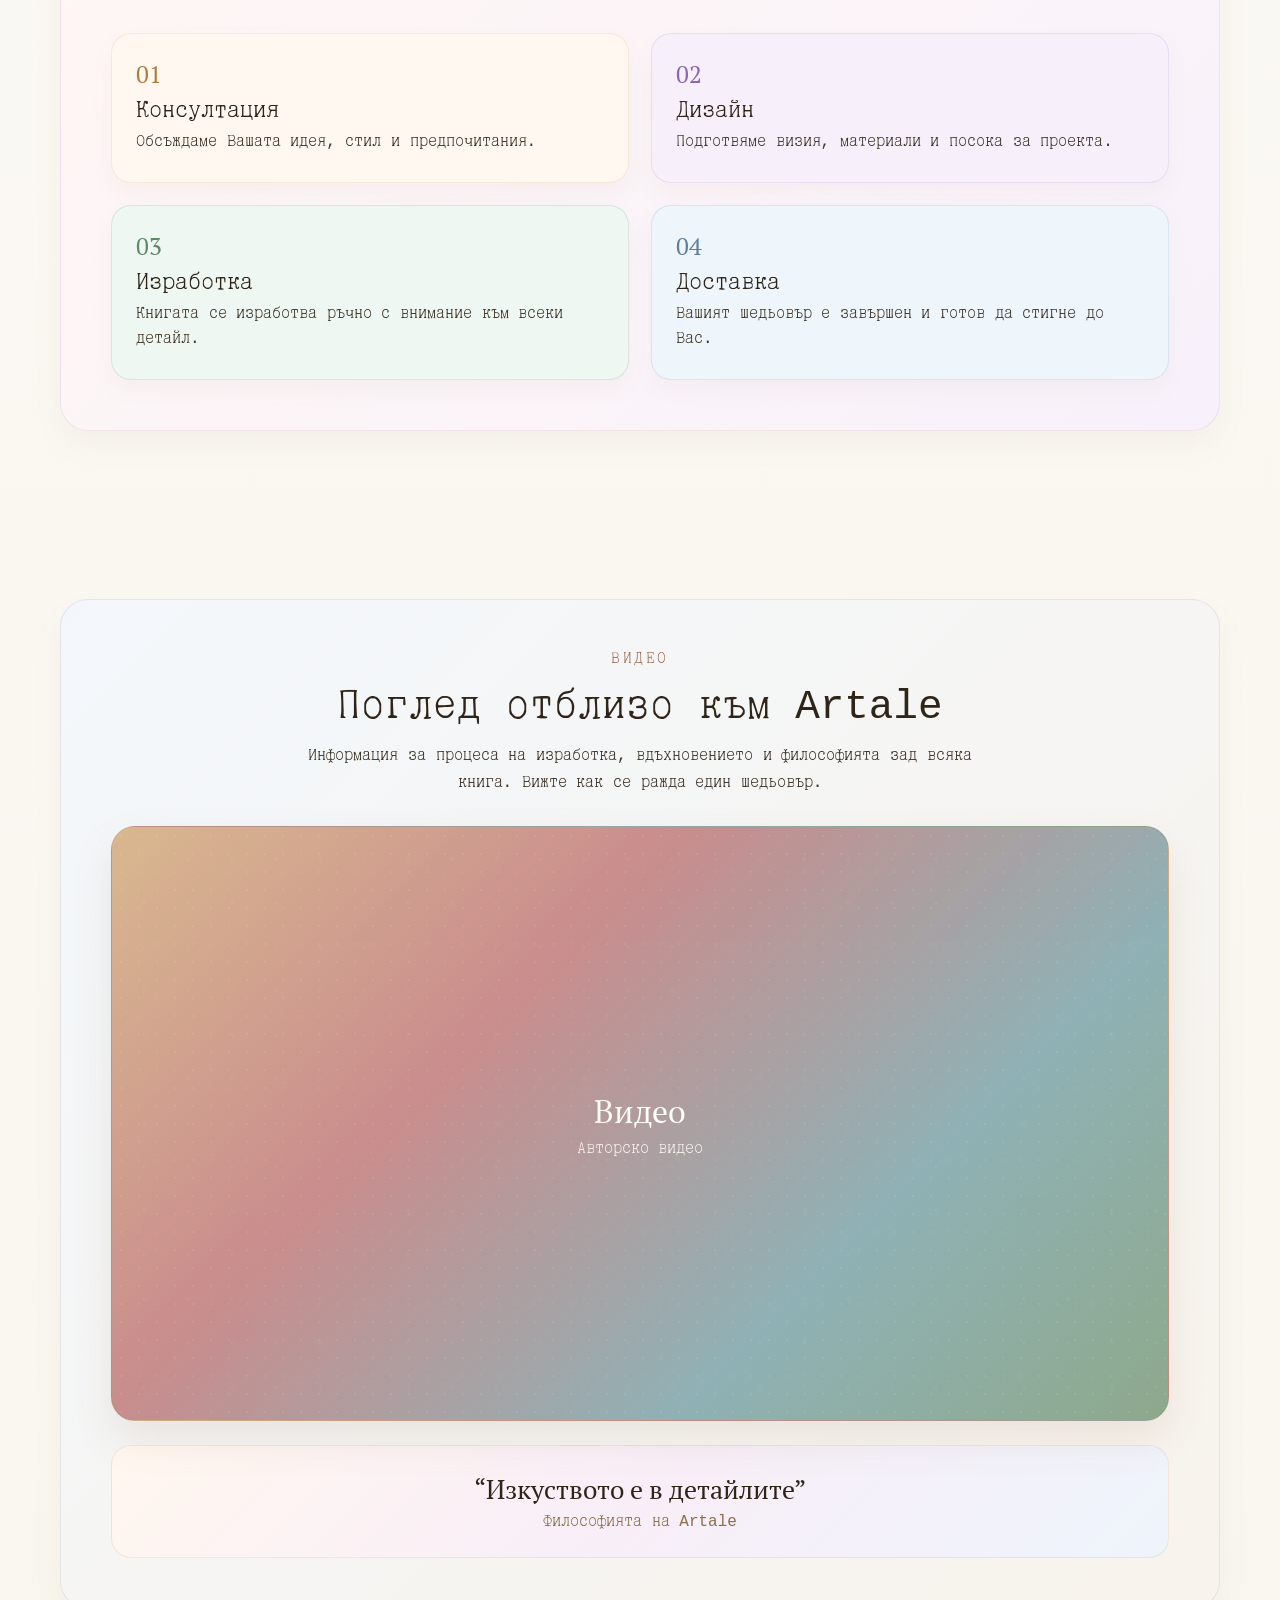
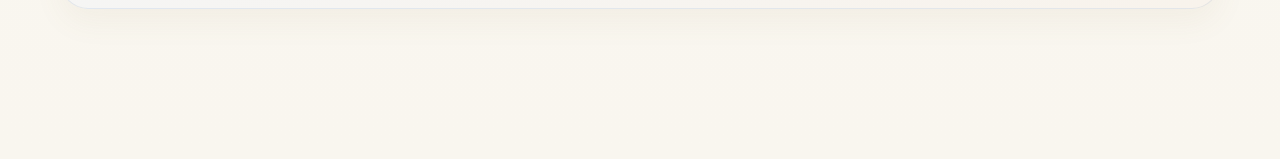
==== commit b68a7394: "Updated readme with information about the brand - typo fix" ====
--- a/src/aboutUs.html
+++ b/src/aboutUs.html
@@ -175,7 +175,7 @@
                     <div class="video-frame">
                         <div class="video-placeholder">
                             <span>Видео</span>
-                            <small>Авторсдко видео </small>
+                            <small>Авторско видео </small>
                         </div>
 
                         <!-- OPTION 2: Local video -->
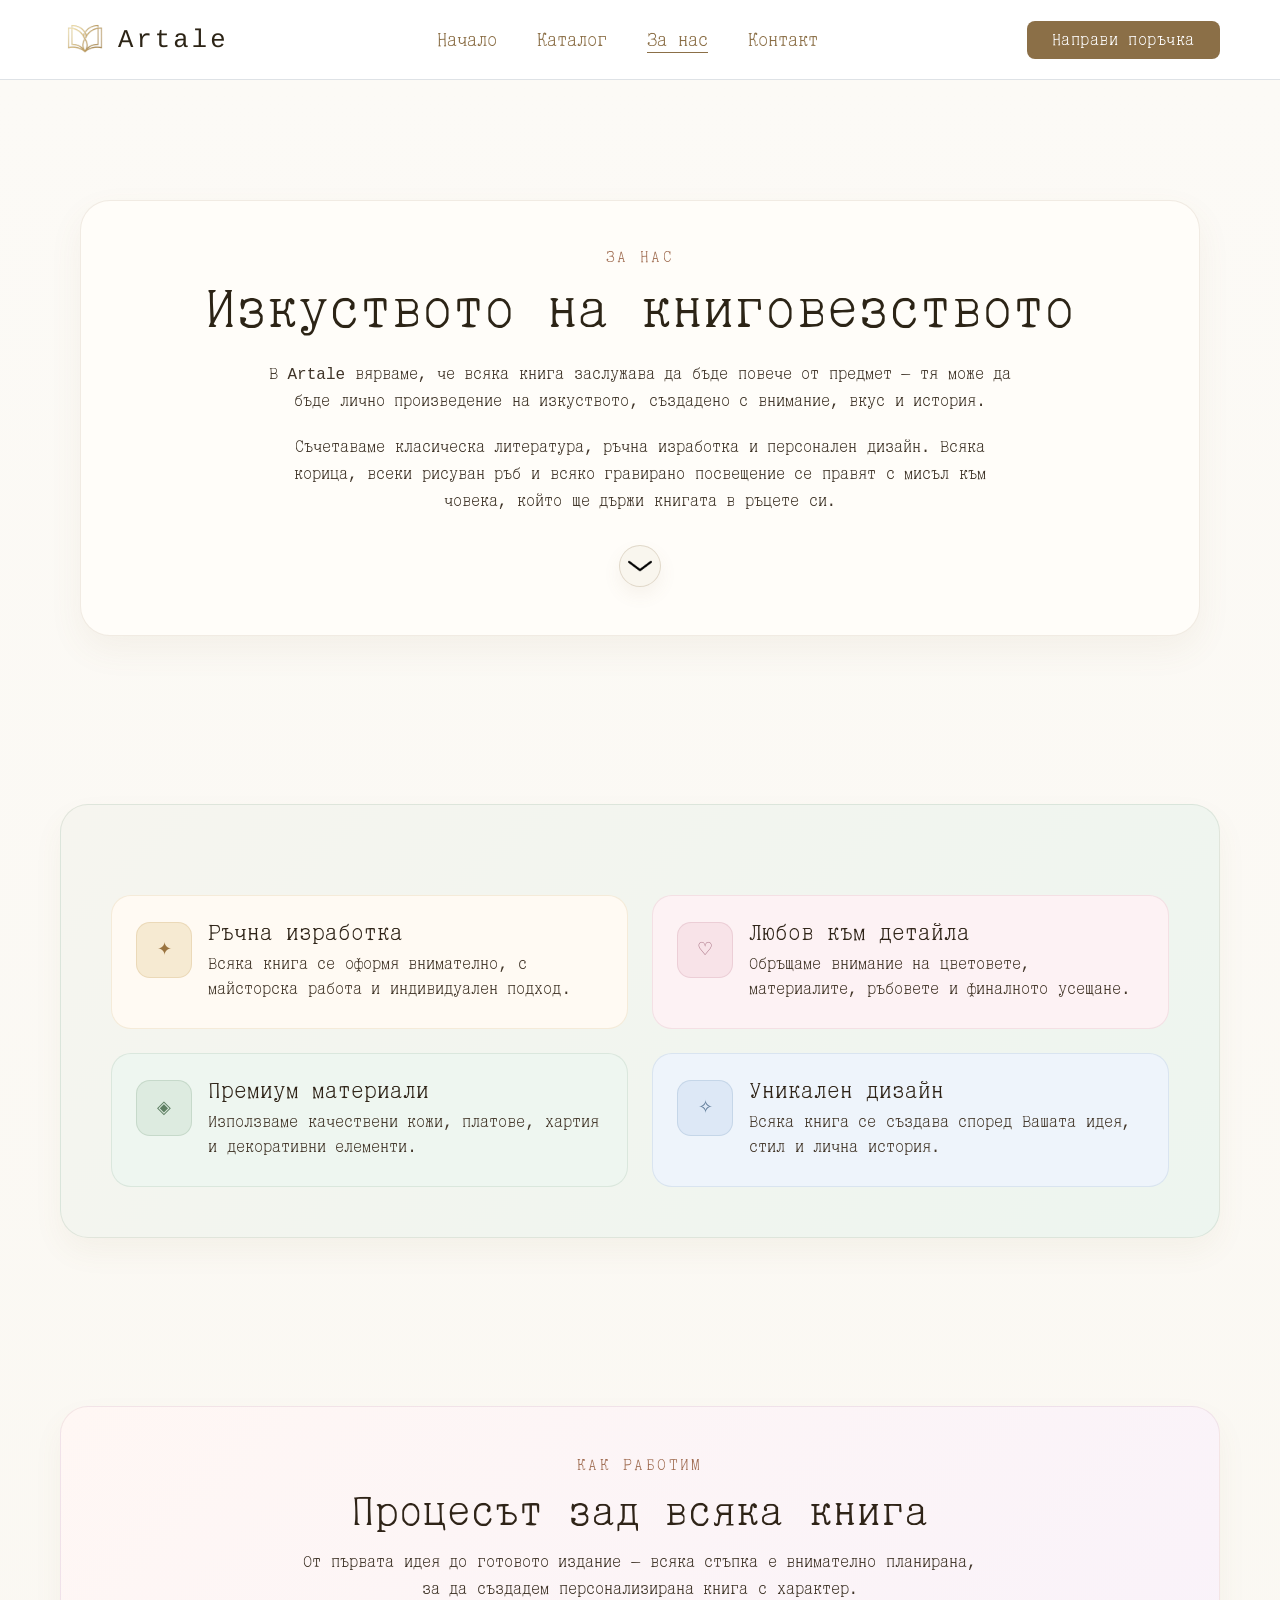
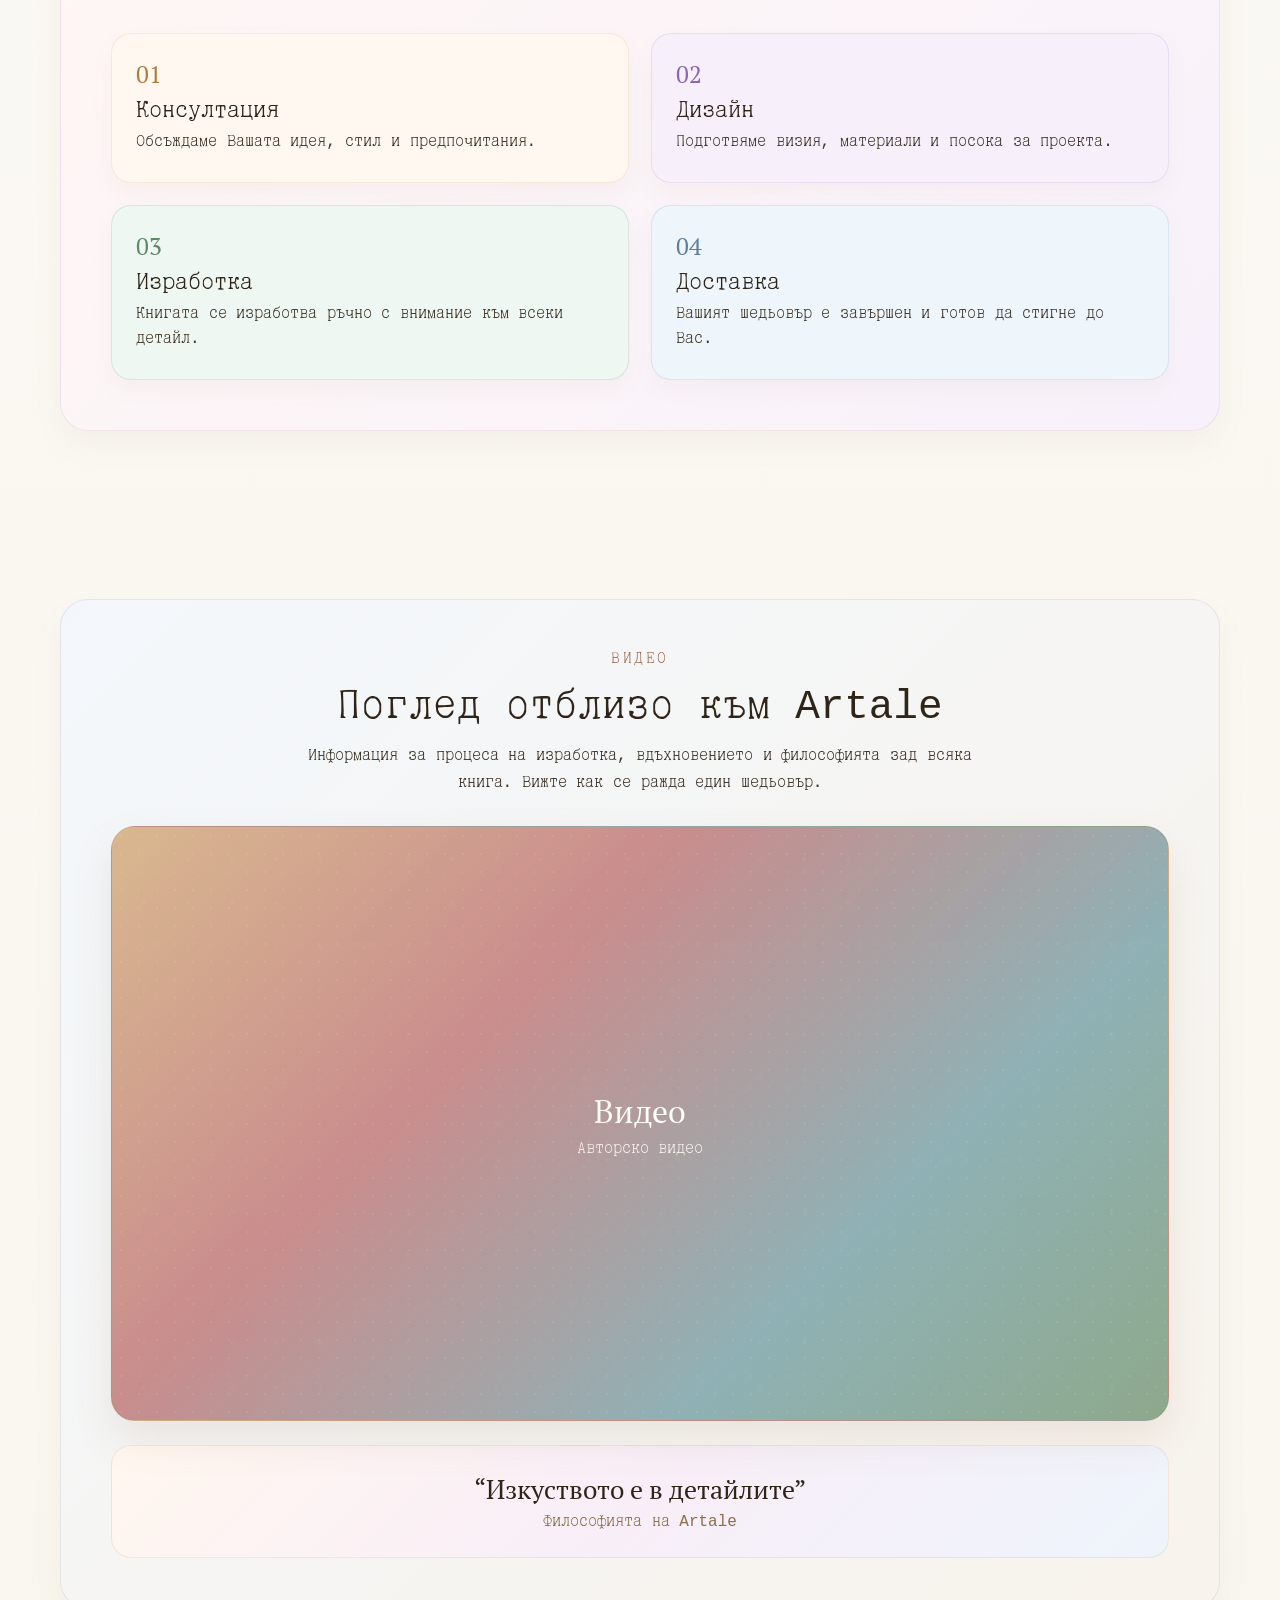
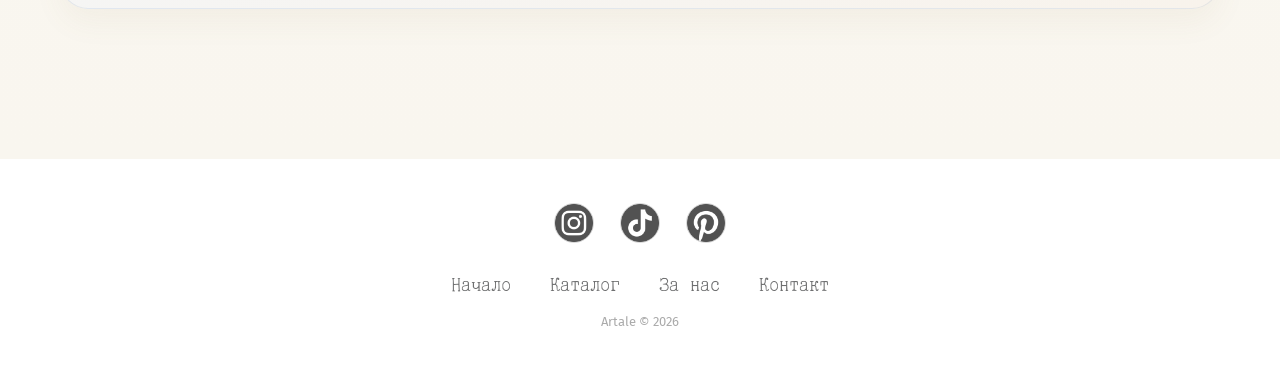
==== commit 68d0d784: "[Fix] The same footer everywhere" ====
--- a/src/aboutUs.html
+++ b/src/aboutUs.html
@@ -207,6 +207,27 @@
         </section>
     </main>
 
+    <div class="footer-basic">
+        <footer>
+            <div class="social">
+                <a href="https://www.instagram.com/artale_books/" aria-label="Instagram"><img src="./assets/images/instagram-circle.png" alt="Instagram account" style="opacity: 0.90;"></a>
+                <a href="https://www.tiktok.com/@artale_books" aria-label="TikTok"><img src="./assets/images/tiktok-circle.png" alt="TikTok account" style="opacity: 0.90;"></a>
+                <a href="https://www.pinterest.com/artale_books/" aria-label="Pinterest"><img src="./assets/images/pinterest.png" alt="Pinterest account" style="opacity: 0.90;"></a>
+                <!-- <a href="#" aria-label="Facebook"></a> -->
+            </div>
+
+            <ul class="list-inline">
+                <li class="list-inline-item"><a href="../index.html">Начало</a></li>
+                <li class="list-inline-item"><a href="./catalog.html">Каталог</a></li>
+                <li class="list-inline-item"><a href="aboutUs.html">За нас</a></li>
+                <li class="list-inline-item"><a href="./contacts.html">Контакт</a></li>
+            </ul>
+
+            <p class="copyright">Artale © 2026</p>
+        </footer>
+    </div>
+
+    <script src="./assets/js/page-transition.js"></script>
     <script src="https://cdn.jsdelivr.net/npm/bootstrap@5.3.3/dist/js/bootstrap.bundle.min.js"></script>
 </body>
 
--- a/styles/style.css
+++ b/styles/style.css
@@ -19,7 +19,30 @@
 
 * {
     box-sizing: border-box;
-    cursor: url('/feather.png') 24 24, auto;
+    cursor: url('../feather.png') 24 24, auto;
+}
+
+a,
+button,
+.nav-link,
+.purchase-btn,
+.order-btn,
+.book-tab,
+.contact-submit-btn,
+input[type="submit"],
+input[type="button"],
+input[type="reset"],
+[role="button"],
+.clickable,
+.navbar-toggler,
+select,
+label[for] {
+    cursor: url('../click-feather\ \(1\).png') 24 24, pointer !important;
+}
+
+input,
+textarea {
+    cursor: text;
 }
 
 html {
@@ -33,6 +56,25 @@
     color: var(--text);
     font-family: "DXDoklad", monospace;
     font-weight: 400;
+    animation: pageFadeIn 0.45s ease;
+}
+@keyframes pageFadeIn {
+    from {
+        opacity: 0;
+        transform: translateY(12px);
+    }
+
+    to {
+        opacity: 1;
+        transform: translateY(0);
+    }
+}
+
+/* Page exit animation */
+body.page-exit {
+    opacity: 0;
+    transform: translateY(-8px);
+    transition: opacity 0.28s ease, transform 0.28s ease;
 }
 
 img {
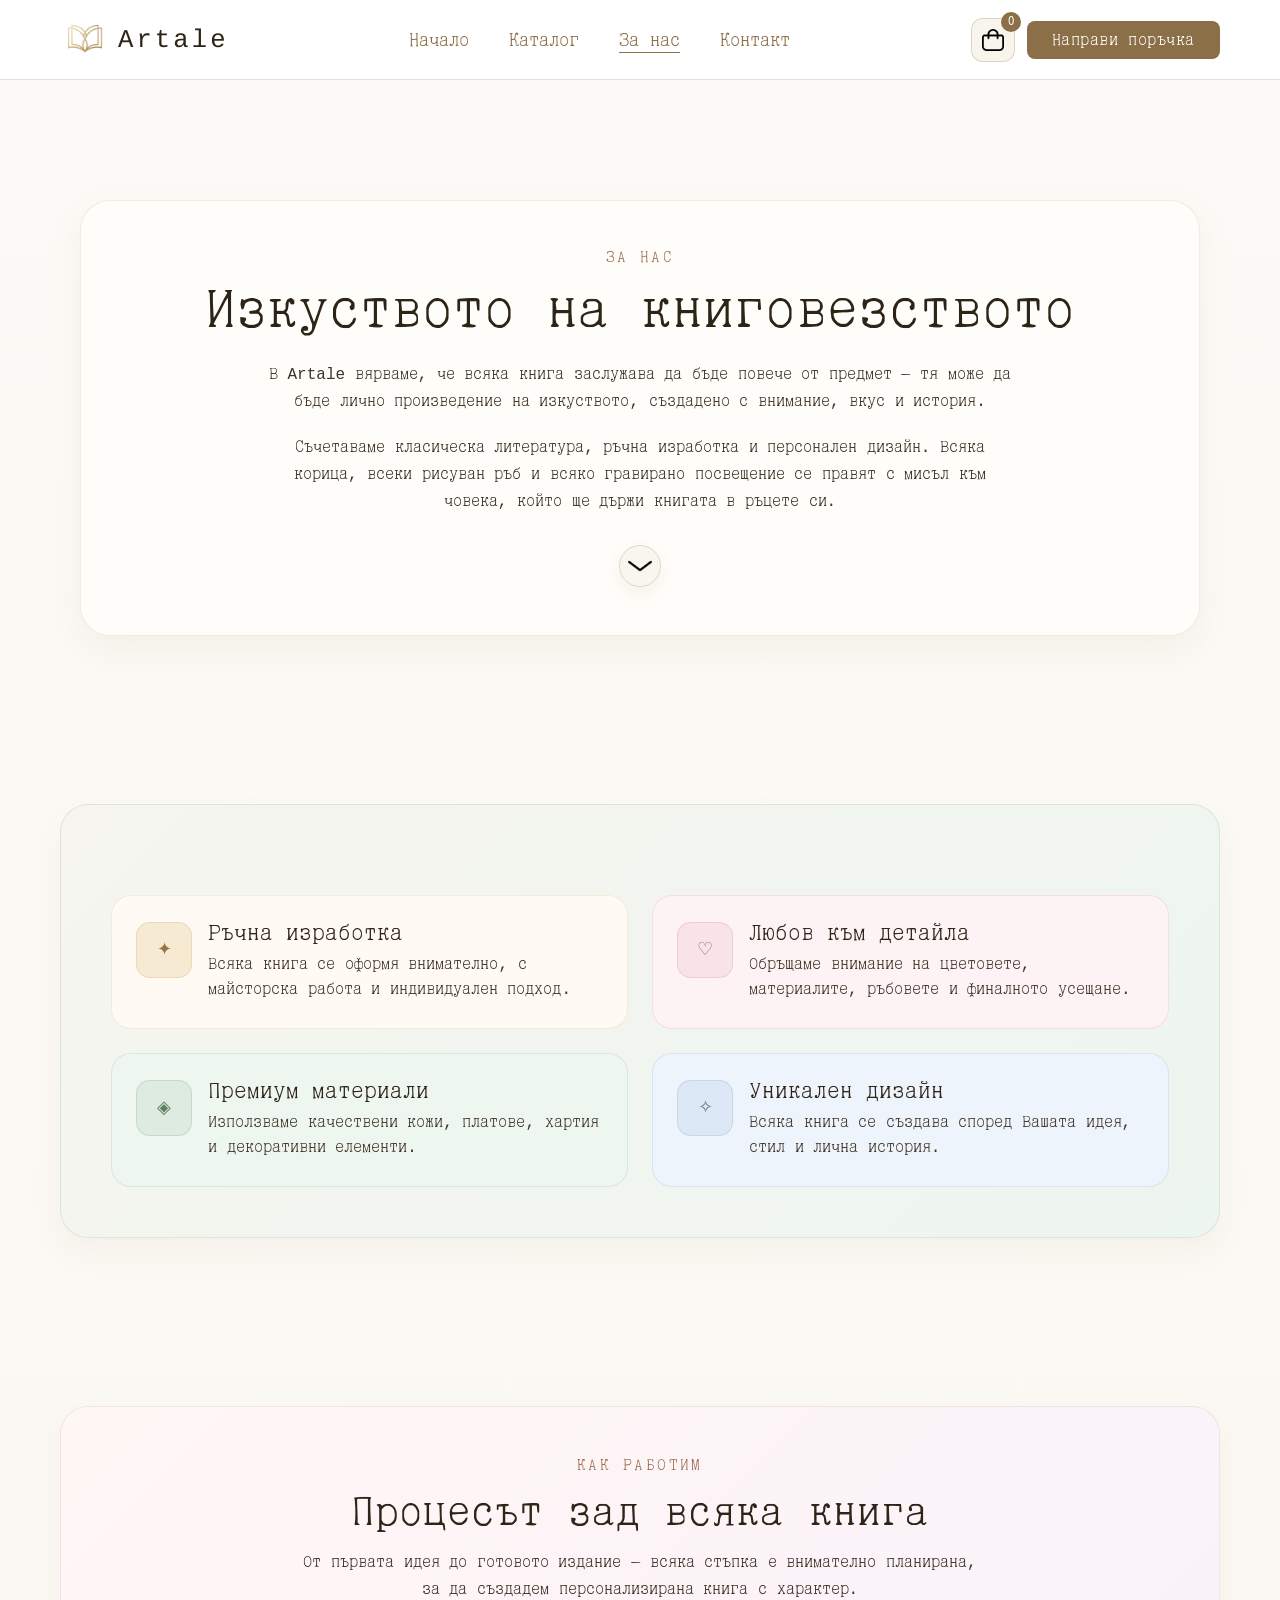
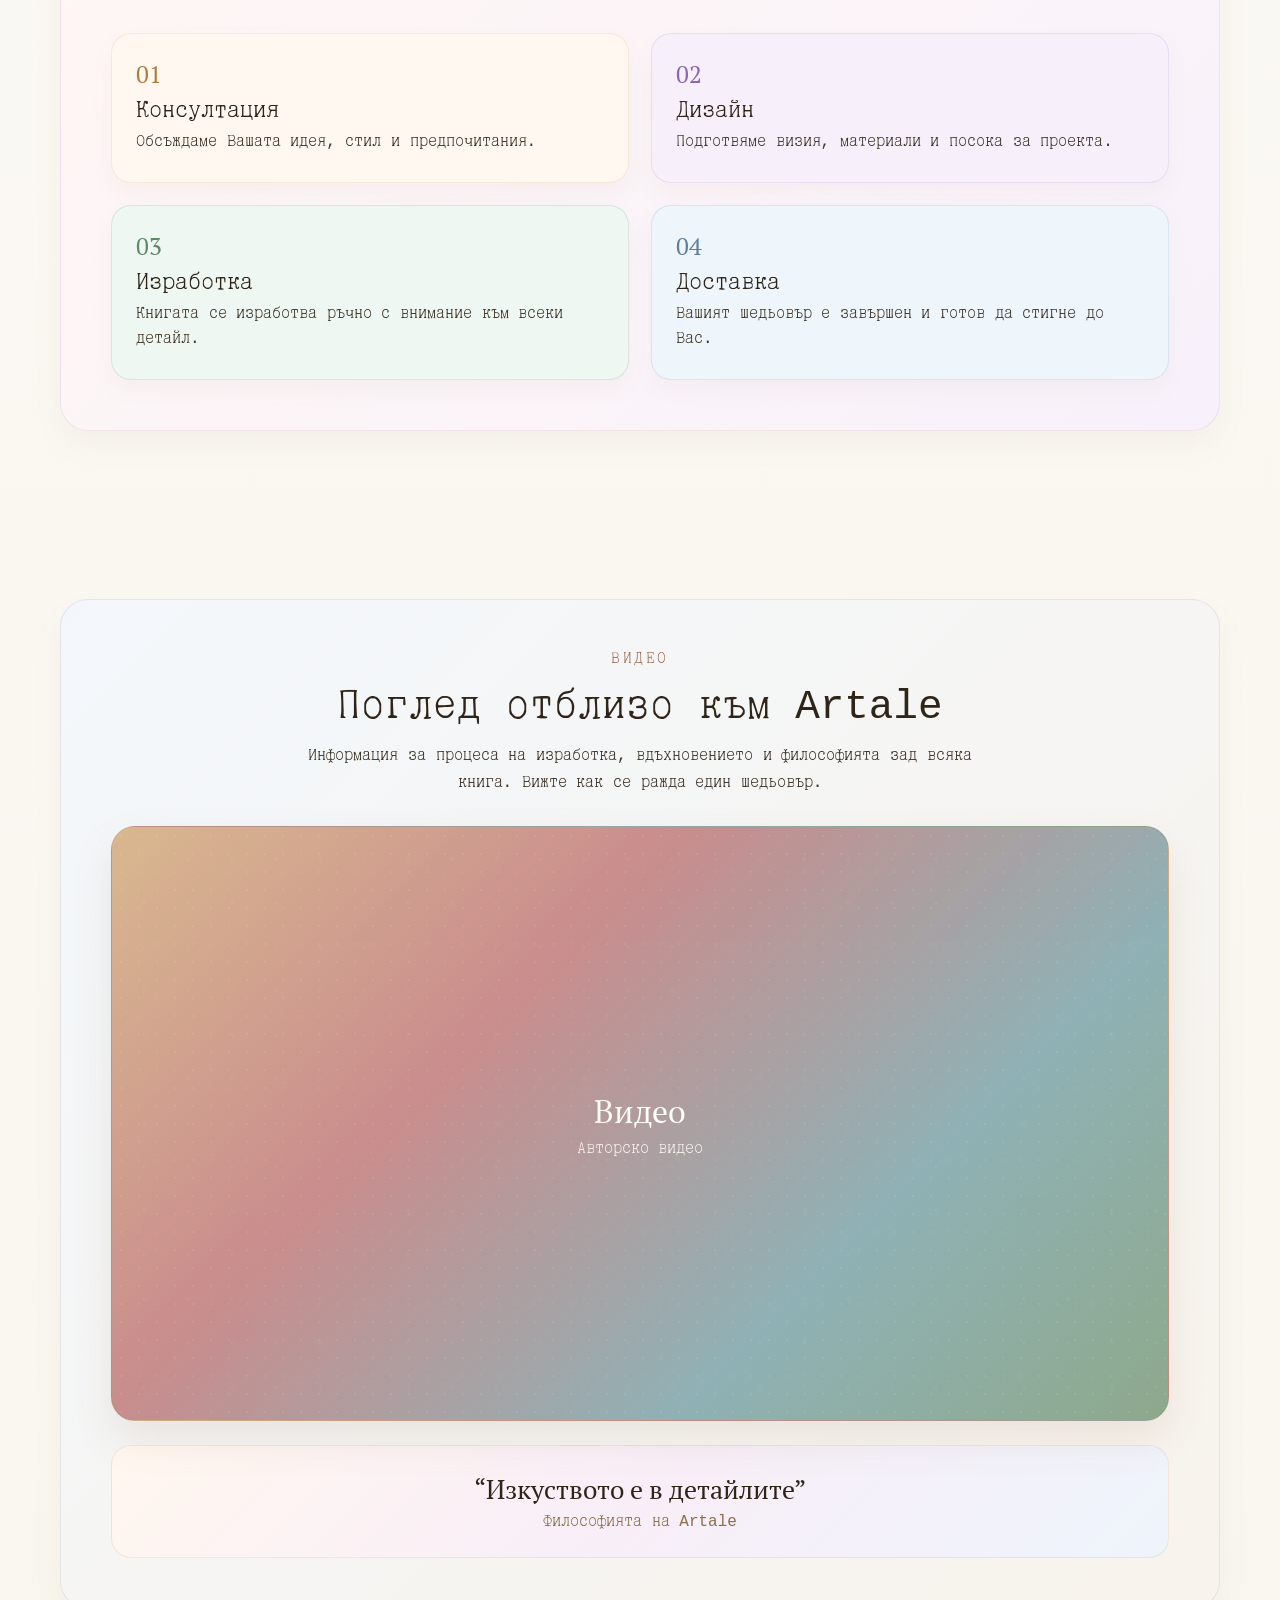
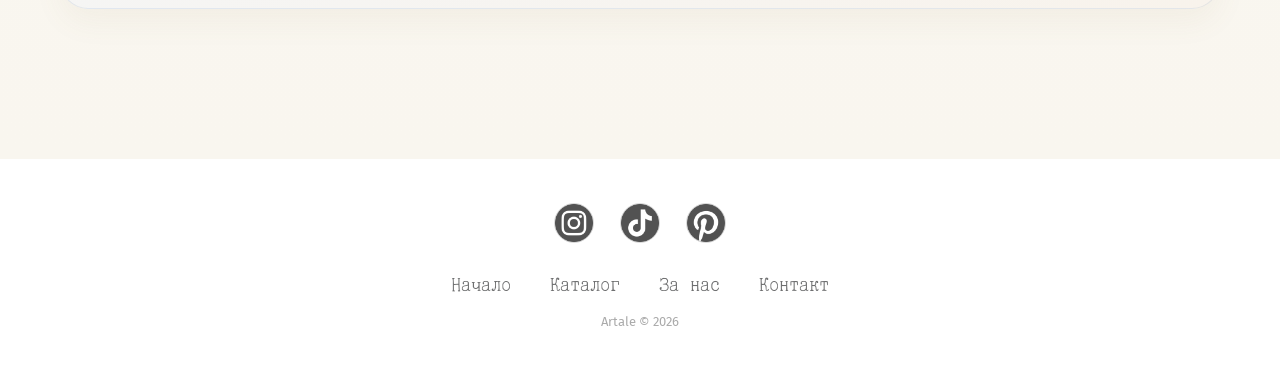
==== commit 45281b62: "[New feature] Cart - add to cart - remove from cart - personalize book in catalog - make custom purc" ====
--- a/src/aboutUs.html
+++ b/src/aboutUs.html
@@ -49,9 +49,20 @@
                     </ul>
                 </div>
 
-                <a href="./commissions.html" class="purchase-btn">
+                <div class="nav-actions">
+                    <a href="./cart.html" class="cart-btn" aria-label="Кошница">
+                        <img src="./assets/images/shopping-bag.png" alt="Кошница">
+                        <span class="cart-count" id="cartCount">0</span>
+                    </a>
+
+                    <a href="./commissions.html" class="purchase-btn">
+                        Направи поръчка
+                    </a>
+                </div>
+
+                <!-- <a href="./commissions.html" class="purchase-btn">
                     Направи поръчка
-                </a>
+                </a> -->
 
             </div>
         </nav>
@@ -227,6 +238,7 @@
         </footer>
     </div>
 
+    <script src="./assets/js/cartCount.js"></script>
     <script src="./assets/js/page-transition.js"></script>
     <script src="https://cdn.jsdelivr.net/npm/bootstrap@5.3.3/dist/js/bootstrap.bundle.min.js"></script>
 </body>
--- a/styles/style.css
+++ b/styles/style.css
@@ -215,6 +215,66 @@
     box-shadow: 0 10px 24px var(--shadow);
 }
 
+.nav-actions {
+    display: flex;
+    align-items: center;
+    gap: 12px;
+}
+
+.cart-btn {
+    position: relative;
+    width: 44px;
+    height: 44px;
+
+    display: inline-flex;
+    align-items: center;
+    justify-content: center;
+
+    border-radius: 12px;
+    border: 1px solid rgba(139, 111, 71, 0.25);
+    background: var(--bg-soft);
+    text-decoration: none;
+
+    transition:
+        transform 0.25s ease,
+        box-shadow 0.25s ease,
+        background-color 0.25s ease;
+}
+
+.cart-btn:hover {
+    transform: translateY(-3px);
+    background: #fffdf9;
+    box-shadow: 0 10px 24px var(--shadow);
+}
+
+.cart-btn img {
+    width: 22px;
+    height: 22px;
+    object-fit: contain;
+}
+
+.cart-count {
+    position: absolute;
+    top: -7px;
+    right: -7px;
+
+    min-width: 20px;
+    height: 20px;
+    padding: 0 6px;
+
+    display: inline-flex;
+    align-items: center;
+    justify-content: center;
+
+    border-radius: 999px;
+    background: var(--brown);
+    color: #fffdf9;
+
+    font-family: "Fira Sans", sans-serif;
+    font-size: 0.72rem;
+    line-height: 1;
+}
+
 .first-block {
     min-height: calc(100vh - 80px);
     display: flex;
@@ -869,39 +929,111 @@
     line-height: 1;
 }
 
+/* ============================= */
+/* Craft flip cards */
+/* ============================= */
 .craft-section {
-    text-align: center;
-    padding: clamp(80px, 10vw, 130px) 0;
-    background-color: var(--bg);
-}
-
-.craft-section h2 {
-    margin-bottom: clamp(40px, 5vw, 60px);
-    font-family: "DXDoklad", monospace;
-    font-size: clamp(2.2rem, 4vw, 4rem);
-    color: var(--brown);
+    padding: 100px 0 100px;
 }
 
 .craft-container {
     display: grid;
     grid-template-columns: repeat(3, minmax(0, 1fr));
     gap: 32px;
-}
-
+    text-align: center;
+    background-color: var(--bg);
+}
+.craft-section h2 {
+    display: block;
+    margin: 0 0 clamp(40px, 5vw, 60px);
+    text-align: center;
+
+    font-family: "DXDoklad", monospace;
+    font-size: clamp(2.4rem, 4vw, 4rem);
+    font-weight: 400;
+    line-height: 1.1;
+
+    color: var(--brown);
+}
+
+/* Outer card */
 .craft-card {
+    position: relative;
+    min-height: 330px;
+    perspective: 1200px;
+    background: transparent;
+    border: none;
+    padding: 0;
+    text-align: center;
+}
+
+/* Inner rotating part */
+.craft-card-inner {
+    position: relative;
+    width: 100%;
+    height: 100%;
+    min-height: 330px;
+    transform-style: preserve-3d;
+    transition: transform 0.75s ease;
+}
+
+/* Flip on hover */
+.craft-card:hover .craft-card-inner {
+    transform: rotateY(180deg);
+}
+
+/* Front and back shared styles */
+.craft-card-front,
+.craft-card-back {
+    position: absolute;
+    inset: 0;
+    border-radius: 20px;
+    overflow: hidden;
+    backface-visibility: hidden;
+}
+
+/* Front side */
+.craft-card-front {
     background-color: var(--bg-soft);
     border: 1px solid rgba(139, 111, 71, 0.3);
-    border-radius: 20px;
     padding: 40px 30px;
     text-align: center;
-    transition: transform 0.3s ease, box-shadow 0.3s ease;
-}
-
-.craft-card:hover {
-    transform: translateY(-10px);
+    box-shadow: 0 10px 24px rgba(139, 111, 71, 0.08);
+}
+
+/* Back side */
+.craft-card-back {
+    transform: rotateY(180deg);
+    border: 1px solid rgba(139, 111, 71, 0.28);
     box-shadow: 0 18px 36px rgba(139, 111, 71, 0.16);
-}
-
+    background-color: var(--bg-soft);
+}
+
+/* Back image */
+.craft-card-back img {
+    width: 100%;
+    height: 100%;
+    object-fit: cover;
+}
+
+/* Dark gradient over image */
+.craft-back-overlay {
+    position: absolute;
+    inset: 0;
+    padding: 30px;
+    display: flex;
+    flex-direction: column;
+    justify-content: flex-end;
+    text-align: left;
+    background: linear-gradient(
+        to top,
+        rgba(44, 36, 22, 0.72),
+        rgba(44, 36, 22, 0.22),
+        transparent
+    );
+}
+
+/* Front icon circle */
 .icon-circle {
     width: 76px;
     height: 76px;
@@ -919,19 +1051,80 @@
     object-fit: contain;
 }
 
-.craft-card h3 {
+/* Front title */
+.craft-card-front h3 {
     margin-bottom: 15px;
     font-size: 24px;
     color: var(--brown);
 }
 
-.craft-card p {
+/* Front text */
+.craft-card-front p {
     margin: 0;
     font-family: "Fira Sans", sans-serif;
     font-size: 16px;
     color: #4b4c4d;
     line-height: 1.6;
 }
+
+/* Back title */
+.craft-back-overlay h3 {
+    margin: 0 0 8px;
+    color: #fffdf9;
+    font-family: "DXDoklad", monospace;
+    font-size: 1.7rem;
+    font-weight: 400;
+}
+
+/* Back text */
+.craft-back-overlay p {
+    margin: 0;
+    color: rgba(255, 253, 249, 0.9);
+    font-family: "Fira Sans", sans-serif;
+    font-size: 0.95rem;
+    line-height: 1.5;
+}
+
+/* Responsive */
+@media (max-width: 992px) {
+    .craft-container {
+        grid-template-columns: repeat(2, minmax(0, 1fr));
+    }
+}
+
+@media (max-width: 768px) {
+    .craft-container {
+        grid-template-columns: 1fr;
+        gap: 24px;
+    }
+
+    .craft-card {
+        max-width: 460px;
+        margin-inline: auto;
+    }
+
+    .craft-card,
+    .craft-card-inner {
+        min-height: 340px;
+    }
+}
+
+@media (max-width: 480px) {
+    .craft-card,
+    .craft-card-inner {
+        min-height: 360px;
+    }
+
+    .craft-card-front {
+        padding: 34px 24px;
+    }
+
+    .craft-back-overlay {
+        padding: 24px;
+    }
+}
+
+/*  */
 
 .footer-basic {
     padding: 44px 0;
@@ -1104,6 +1297,13 @@
     .craft-container {
         grid-template-columns: repeat(2, minmax(0, 1fr));
     }
+
+    .nav-actions {
+        width: 100%;
+        justify-content: center;
+        margin-top: 12px;
+        flex-wrap: wrap;
+    }
 }
 
 @media (max-width: 768px) {
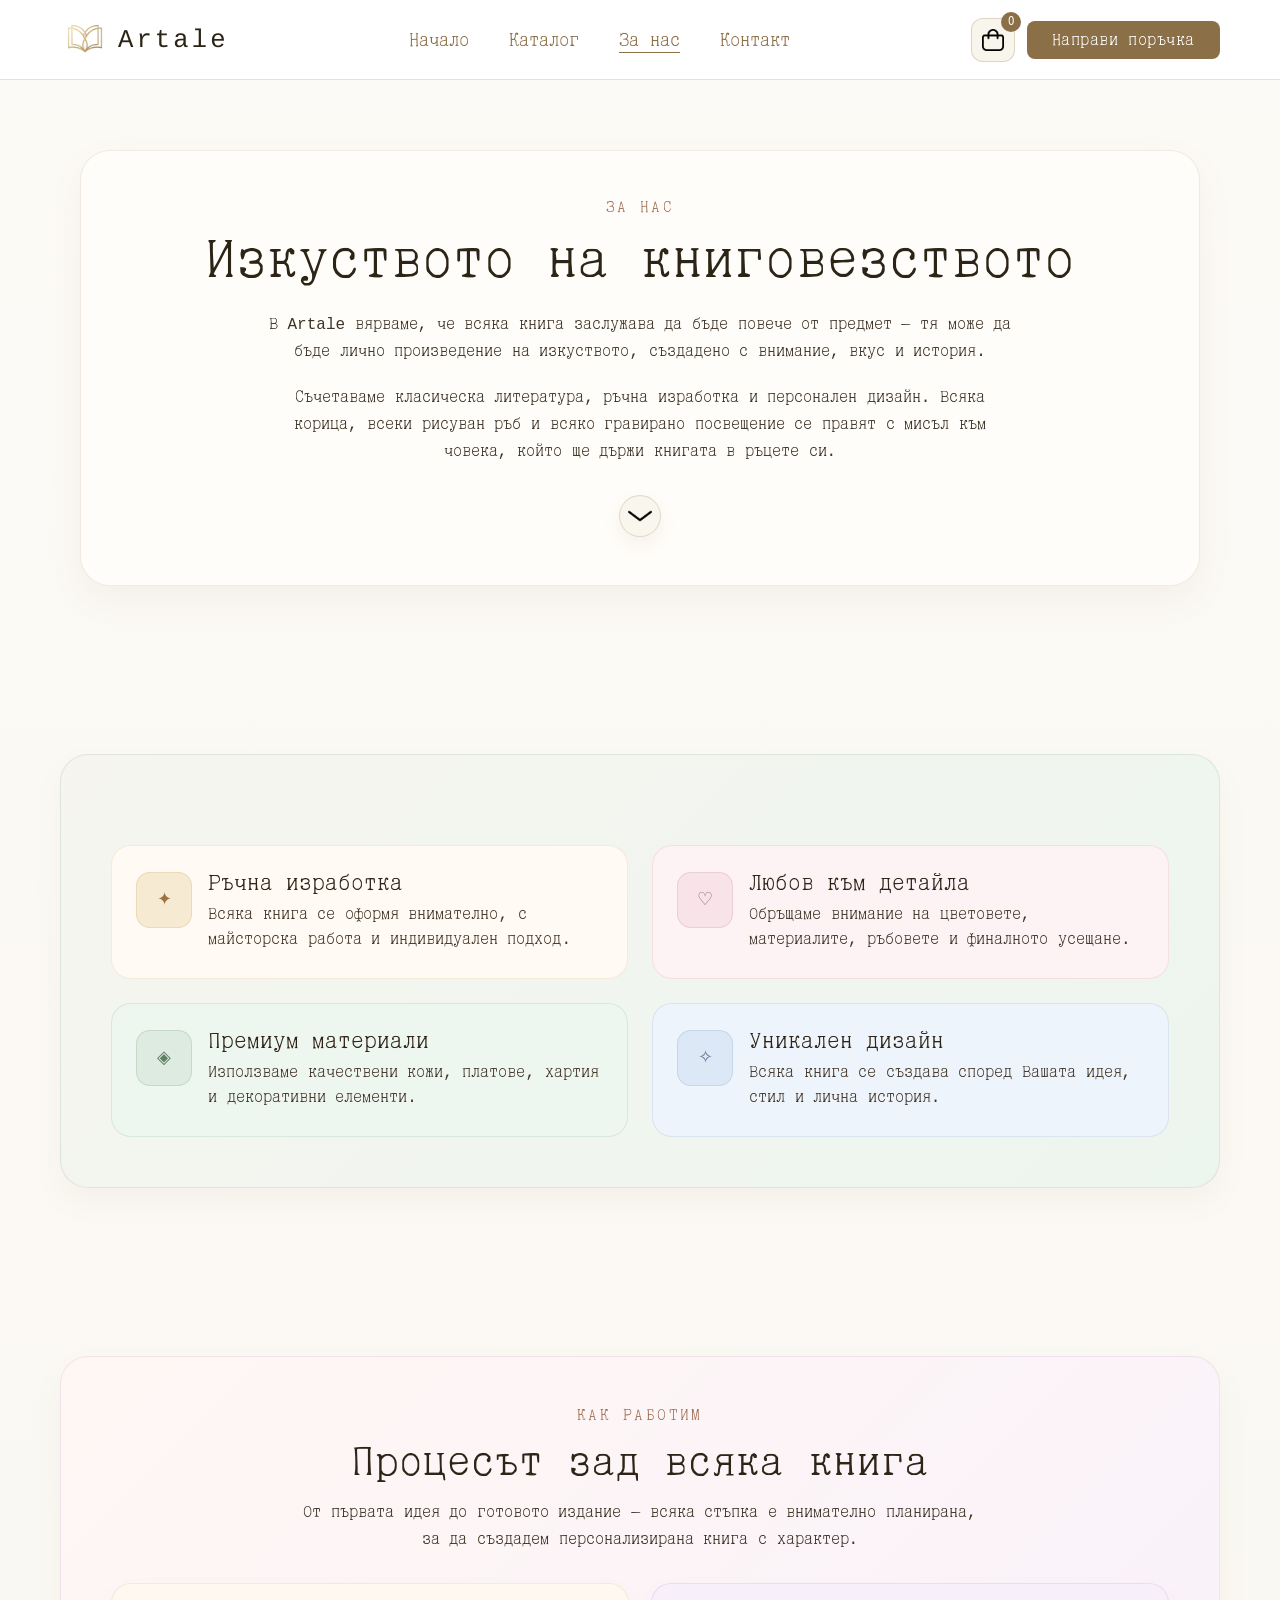
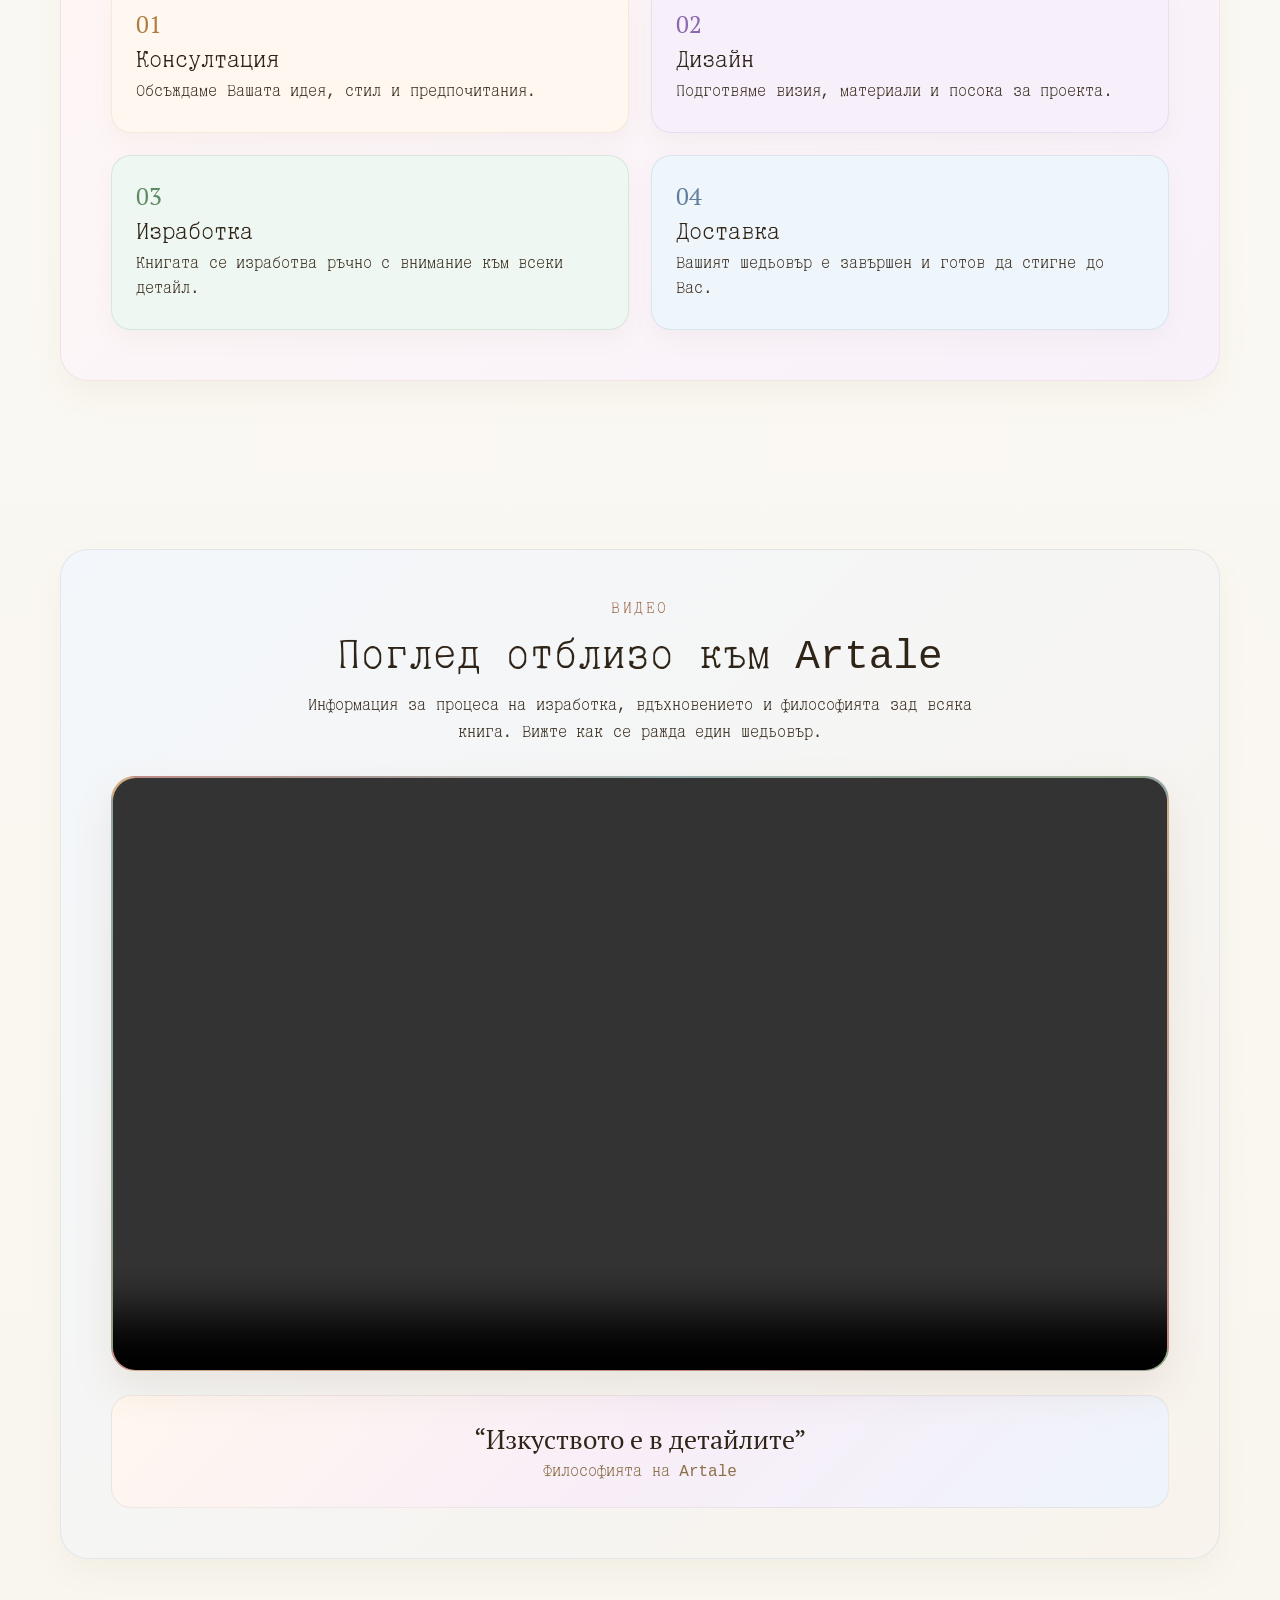
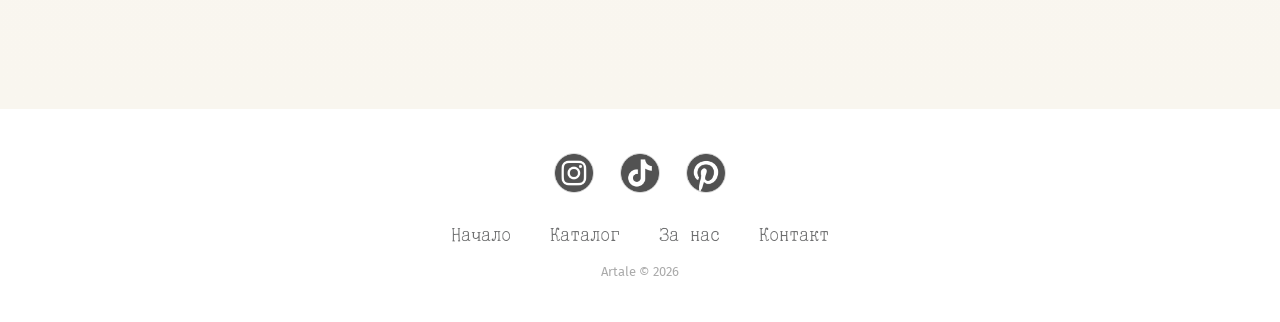
==== commit 0eaa04a1: "Add video" ====
--- a/src/aboutUs.html
+++ b/src/aboutUs.html
@@ -4,6 +4,8 @@
 <head>
     <meta charset="UTF-8">
     <meta name="viewport" content="width=device-width, initial-scale=1.0">
+    <link rel="icon" type="image/x-icon" href="./assets/images/Logo-modified.png">
+
     <title>За нас | Artale</title>
 
     <!-- Bootstrap -->
@@ -21,7 +23,7 @@
             <div class="container">
                 <a class="navbar-brand d-flex align-items-center" href="../index.html">
                     <img src="./assets/images/Artale.png" alt="logo" width="50" height="50">
-                    <span class="artale-brand">Artale</span>        
+                    <span class="artale-brand">Artale</span>
                 </a>
 
                 <button class="navbar-toggler" type="button" data-bs-toggle="collapse" data-bs-target="#navbarNav"
@@ -87,8 +89,8 @@
                     с мисъл към човека, който ще държи книгата в ръцете си.
                 </p>
 
-                 <a href="#about-features" class="section-arrow" aria-label="Към следващата секция">
-                        <img src="./assets/images/arrow-down.png" alt="arrow-down" width="24" height="24">
+                <a href="#about-features" class="section-arrow" aria-label="Към следващата секция">
+                    <img src="./assets/images/arrow-down.png" alt="arrow-down" width="24" height="24">
                 </a>
             </div>
         </section>
@@ -178,25 +180,26 @@
                     <span class="section-kicker">Видео</span>
                     <h2>Поглед отблизо към Artale</h2>
                     <p>
-                        Информация за процеса на изработка, вдъхновението и философията зад всяка книга. Вижте как се ражда един шедьовър.
+                        Информация за процеса на изработка, вдъхновението и философията зад всяка книга. Вижте как се
+                        ражда един шедьовър.
                     </p>
                 </div>
 
                 <div class="video-shell">
                     <div class="video-frame">
                         <div class="video-placeholder">
-                            <span>Видео</span>
-                            <small>Авторско видео </small>
+                            <!-- <span>Артале</span> -->
+                            <!-- <small>Авторско видео </small> -->
                         </div>
 
                         <!-- OPTION 2: Local video -->
-                        <!--
-                        <video controls preload="metadata">
-                            <source src="../src/assets/videos/artale-video.mp4" type="video/mp4">
-                            Браузърът Ви не поддържа video tag.
-                        </video>
-                        -->
-
+
+                        <div class="video-frame">
+                            <video controls preload="metadata">
+                                <source src="../src/assets/videos/Artale-video.MOV" type="video/mp4">
+                                Браузърът Ви не поддържа video tag.
+                            </video>
+                        </div>
                         <!-- OPTION 3: YouTube embed -->
                         <!--
                         <iframe
@@ -221,9 +224,12 @@
     <div class="footer-basic">
         <footer>
             <div class="social">
-                <a href="https://www.instagram.com/artale_books/" aria-label="Instagram"><img src="./assets/images/instagram-circle.png" alt="Instagram account" style="opacity: 0.90;"></a>
-                <a href="https://www.tiktok.com/@artale_books" aria-label="TikTok"><img src="./assets/images/tiktok-circle.png" alt="TikTok account" style="opacity: 0.90;"></a>
-                <a href="https://www.pinterest.com/artale_books/" aria-label="Pinterest"><img src="./assets/images/pinterest.png" alt="Pinterest account" style="opacity: 0.90;"></a>
+                <a href="https://www.instagram.com/artale_books/" aria-label="Instagram"><img
+                        src="./assets/images/instagram-circle.png" alt="Instagram account" style="opacity: 0.90;"></a>
+                <a href="https://www.tiktok.com/@artale_books" aria-label="TikTok"><img
+                        src="./assets/images/tiktok-circle.png" alt="TikTok account" style="opacity: 0.90;"></a>
+                <a href="https://www.pinterest.com/artale_books/" aria-label="Pinterest"><img
+                        src="./assets/images/pinterest.png" alt="Pinterest account" style="opacity: 0.90;"></a>
                 <!-- <a href="#" aria-label="Facebook"></a> -->
             </div>
 
--- a/styles/style.css
+++ b/styles/style.css
@@ -567,7 +567,7 @@
 }
 
 .engraving {
-    margin-top: 28px;
+    margin-top: 14px;
     text-align: center;
 }
 
@@ -1454,4 +1454,432 @@
     -webkit-font-smoothing: antialiased;
     text-rendering: geometricPrecision;
     font-synthesis: none;
+}
+
+/* ============================= */
+/* Clickable book page flip */
+/* ============================= */
+
+.book {
+    cursor: url('../click-feather.png') 4 44, pointer !important;
+}
+
+.book-pages {
+    cursor: url('../click-feather.png') 4 44, pointer !important;
+    transition:
+        background-color 0.35s ease,
+        box-shadow 0.35s ease,
+        transform 0.35s ease;
+}
+
+/* Hover color effect */
+.book:hover .book-pages {
+    background-color: #fff4e4;
+    box-shadow: 0 22px 42px rgba(139, 111, 71, 0.28);
+}
+
+.book:hover .book-cover {
+    background: linear-gradient(135deg, #9a7a4e, #6f5433);
+}
+
+/* Page layers */
+.book-page {
+    position: absolute;
+    inset: 0;
+    z-index: 2;
+    opacity: 0;
+    transition: opacity 0.35s ease;
+}
+
+.book-page.active {
+    opacity: 1;
+}
+
+/* The fake turning page */
+.turning-page {
+    position: absolute;
+    inset: 0;
+    z-index: 12;
+    background:
+        linear-gradient(
+            90deg,
+            rgba(44, 36, 22, 0.08),
+            rgba(255, 253, 249, 1) 35%,
+            rgba(248, 245, 237, 1)
+        );
+    border-radius: 2px 10px 10px 2px;
+    transform-origin: left center;
+    transform: rotateY(0deg);
+    opacity: 0;
+    pointer-events: none;
+}
+
+/* When book is flipping */
+.book-pages.flipping .turning-page {
+    opacity: 1;
+    animation: pageFlip 0.75s ease forwards;
+}
+
+@keyframes pageFlip {
+    0% {
+        transform: perspective(700px) rotateY(0deg);
+        opacity: 1;
+    }
+
+    45% {
+        transform: perspective(700px) rotateY(-85deg);
+        opacity: 1;
+    }
+
+    100% {
+        transform: perspective(700px) rotateY(-170deg);
+        opacity: 0;
+    }
+}
+
+.symbol-page {
+    inset: 24px 20px;
+    display: flex;
+    flex-direction: column;
+    align-items: center;
+    justify-content: center;
+    text-align: center;
+    overflow: hidden;
+}
+
+.page-flower {
+    font-size: clamp(2.4rem, 4vw, 3.4rem);
+    line-height: 1;
+    color: rgba(139, 111, 71, 0.85);
+    margin-bottom: 14px;
+}
+
+.page-divider {
+    width: 52px;
+    height: 1px;
+    background: rgba(139, 111, 71, 0.35);
+    margin-bottom: 12px;
+}
+
+.page-symbol-caption {
+    margin: 0;
+    font-family: "PT Serif", serif;
+    font-size: 0.85rem;
+    font-style: italic;
+    color: rgba(139, 111, 71, 0.72);
+    letter-spacing: 0.04em;
+}
+
+/* ============================= */
+/* Smooth book color transition */
+/* ============================= */
+
+.book-cover,
+.book-spine,
+.book-pages {
+    transition:
+        box-shadow 0.6s ease,
+        transform 0.6s ease,
+        filter 0.6s ease;
+}
+
+/* Cover overlay */
+.book-cover::after {
+    content: "";
+    position: absolute;
+    inset: 0;
+    z-index: 1;
+    background: linear-gradient(
+        135deg,
+        #2f4f3a 0%,
+        #4f6f55 30%,
+        #8b6f47 65%,
+        #d4b06a 100%
+    );
+    opacity: 0;
+    transition: opacity 0.9s ease;
+    pointer-events: none;
+}
+
+/* Keep cover decorations above overlay */
+.cover-border,
+.cover-inner-border,
+.cover-decoration {
+    z-index: 2;
+}
+
+/* Spine overlay */
+.book-spine::after {
+    content: "";
+    position: absolute;
+    inset: 0;
+    z-index: 1;
+    background: linear-gradient(
+        90deg,
+        #24382b 0%,
+        #4f6f55 35%,
+        #8b6f47 70%,
+        #c9a45f 100%
+    );
+    opacity: 0;
+    transition: opacity 0.9s ease;
+    pointer-events: none;
+}
+/* Pages overlay */
+.book-pages::after {
+    content: "";
+    position: absolute;
+    inset: 0;
+    z-index: 1;
+    background:
+        radial-gradient(circle at 30% 25%, rgba(79, 111, 85, 0.18), transparent 38%),
+        radial-gradient(circle at 72% 70%, rgba(212, 176, 106, 0.22), transparent 42%),
+        #f7f0df;
+    opacity: 0;
+    transition: opacity 0.9s ease;
+    pointer-events: none;
+}
+
+/* Make page content stay above pages overlay */
+.book-page,
+.page-content,
+.painted-edge {
+    position: absolute;
+    z-index: 3;
+}
+
+/* Hover state */
+.book:hover .book-cover::after,
+.book:hover .book-spine::after,
+.book:hover .book-pages::after {
+    opacity: 1;
+}
+
+.book:hover .book-cover {
+    box-shadow: 0 24px 50px rgba(47, 79, 58, 0.35);
+}
+
+.book:hover .book-pages {
+    box-shadow: 0 22px 46px rgba(47, 79, 58, 0.24);
+}
+
+/* Smooth painted edges */
+.painted-edge.top,
+.painted-edge.right,
+.painted-edge.bottom {
+    transition:
+        opacity 0.6s ease,
+        filter 0.6s ease;
+}
+
+.book:hover .painted-edge.top {
+    background: linear-gradient(90deg, #2f4f3a, #4f6f55, #8b6f47, #d4b06a);
+}
+
+.book:hover .painted-edge.right {
+    background: linear-gradient(180deg, #2f4f3a, #4f6f55, #8b6f47, #d4b06a);
+}
+
+.book:hover .painted-edge.bottom {
+    background: linear-gradient(90deg, #d4b06a, #8b6f47, #4f6f55);
+}
+/* Details become warmer smoothly */
+.text-line,
+.page-ornament,
+.engraving span,
+.cover-decoration,
+.cover-initial,
+.ornament {
+    transition:
+        color 0.6s ease,
+        background-color 0.6s ease,
+        border-color 0.6s ease;
+}
+
+.book:hover .text-line {
+    background-color: rgba(47, 79, 58, 0.16);
+}
+
+.book:hover .page-ornament {
+    border-top-color: rgba(47, 79, 58, 0.42);
+}
+
+.book:hover .engraving span {
+    color: rgba(47, 79, 58, 0.9);
+}
+
+.book:hover .cover-decoration,
+.book:hover .cover-initial,
+.book:hover .ornament {
+    color: rgba(248, 245, 237, 0.85);
+}
+
+.book:hover .cover-initial {
+    border-color: rgba(248, 245, 237, 0.42);
+}
+
+/* ============================= */
+/* Smooth painted edges transform */
+/* ============================= */
+
+.painted-edge {
+    overflow: hidden;
+}
+
+/* overlay layer for smooth color change */
+.painted-edge::after {
+    content: "";
+    position: absolute;
+    inset: 0;
+    opacity: 0;
+    pointer-events: none;
+    transition: opacity 1.4s ease;
+}
+
+/* top edge hover colors */
+.painted-edge.top::after {
+    background: linear-gradient(
+        90deg,
+        #2f4f3a 0%,
+        #5e7a61 35%,
+        #9a7a47 70%,
+        #d4b06a 100%
+    );
+}
+
+/* right edge hover colors */
+.painted-edge.right::after {
+    background: linear-gradient(
+        180deg,
+        #2f4f3a 0%,
+        #5e7a61 35%,
+        #9a7a47 70%,
+        #d4b06a 100%
+    );
+}
+
+/* bottom edge hover colors */
+.painted-edge.bottom::after {
+    background: linear-gradient(
+        90deg,
+        #d4b06a 0%,
+        #9a7a47 35%,
+        #5e7a61 70%,
+        #2f4f3a 100%
+    );
+}
+
+/* show overlay on hover */
+.book:hover .painted-edge::after {
+    opacity: 1;
+}
+
+/* ============================= */
+/* Elegant site loader */
+/* ============================= */
+
+.site-loader {
+    position: fixed;
+    inset: 0;
+    z-index: 99999;
+
+    display: flex;
+    align-items: center;
+    justify-content: center;
+
+    background:
+        radial-gradient(circle at top left, rgba(212, 184, 150, 0.22), transparent 35%),
+        radial-gradient(circle at bottom right, rgba(139, 111, 71, 0.16), transparent 35%),
+        #faf8f3;
+
+    opacity: 1;
+    visibility: visible;
+
+    transition:
+        opacity 0.75s ease,
+        visibility 0.75s ease;
+}
+
+.site-loader.hide {
+    opacity: 0;
+    visibility: hidden;
+    pointer-events: none;
+}
+
+.loader-content {
+    text-align: center;
+    animation: loaderFadeUp 1s ease both;
+}
+
+.loader-ornament {
+    margin-bottom: 14px;
+    color: var(--brown);
+    font-size: 1.7rem;
+    animation: ornamentPulse 1.4s ease-in-out infinite;
+}
+
+.loader-content h1 {
+    margin: 0;
+    color: var(--text);
+    font-family: "DXDoklad", monospace;
+    font-size: clamp(3rem, 7vw, 6rem);
+    font-weight: 400;
+    line-height: 1;
+    letter-spacing: 0.14em;
+}
+
+.loader-content p {
+    margin: 12px 0 0;
+    color: rgba(44, 36, 22, 0.55);
+    font-family: "Fira Sans", sans-serif;
+    font-size: 0.78rem;
+    letter-spacing: 0.32em;
+    text-transform: uppercase;
+}
+
+.loader-line {
+    width: 0;
+    height: 1px;
+    margin: 24px auto 0;
+    background: linear-gradient(
+        90deg,
+        transparent,
+        var(--brown),
+        transparent
+    );
+    animation: loaderLine 1.25s ease forwards;
+}
+
+@keyframes loaderFadeUp {
+    from {
+        opacity: 0;
+        transform: translateY(18px);
+    }
+
+    to {
+        opacity: 1;
+        transform: translateY(0);
+    }
+}
+
+@keyframes loaderLine {
+    from {
+        width: 0;
+    }
+
+    to {
+        width: 220px;
+    }
+}
+
+@keyframes ornamentPulse {
+    0%, 100% {
+        opacity: 0.45;
+        transform: scale(1);
+    }
+
+    50% {
+        opacity: 1;
+        transform: scale(1.12);
+    }
 }
--- a/styles/aboutUs.css
+++ b/styles/aboutUs.css
@@ -19,7 +19,7 @@
 
 
 .about-hero {
-    padding-top: 120px;
+    padding-top: 70px;
 }
 
 .about-hero .page-container {
@@ -502,4 +502,4 @@
     .video-placeholder small {
         font-size: 0.92rem;
     }
-}+}
